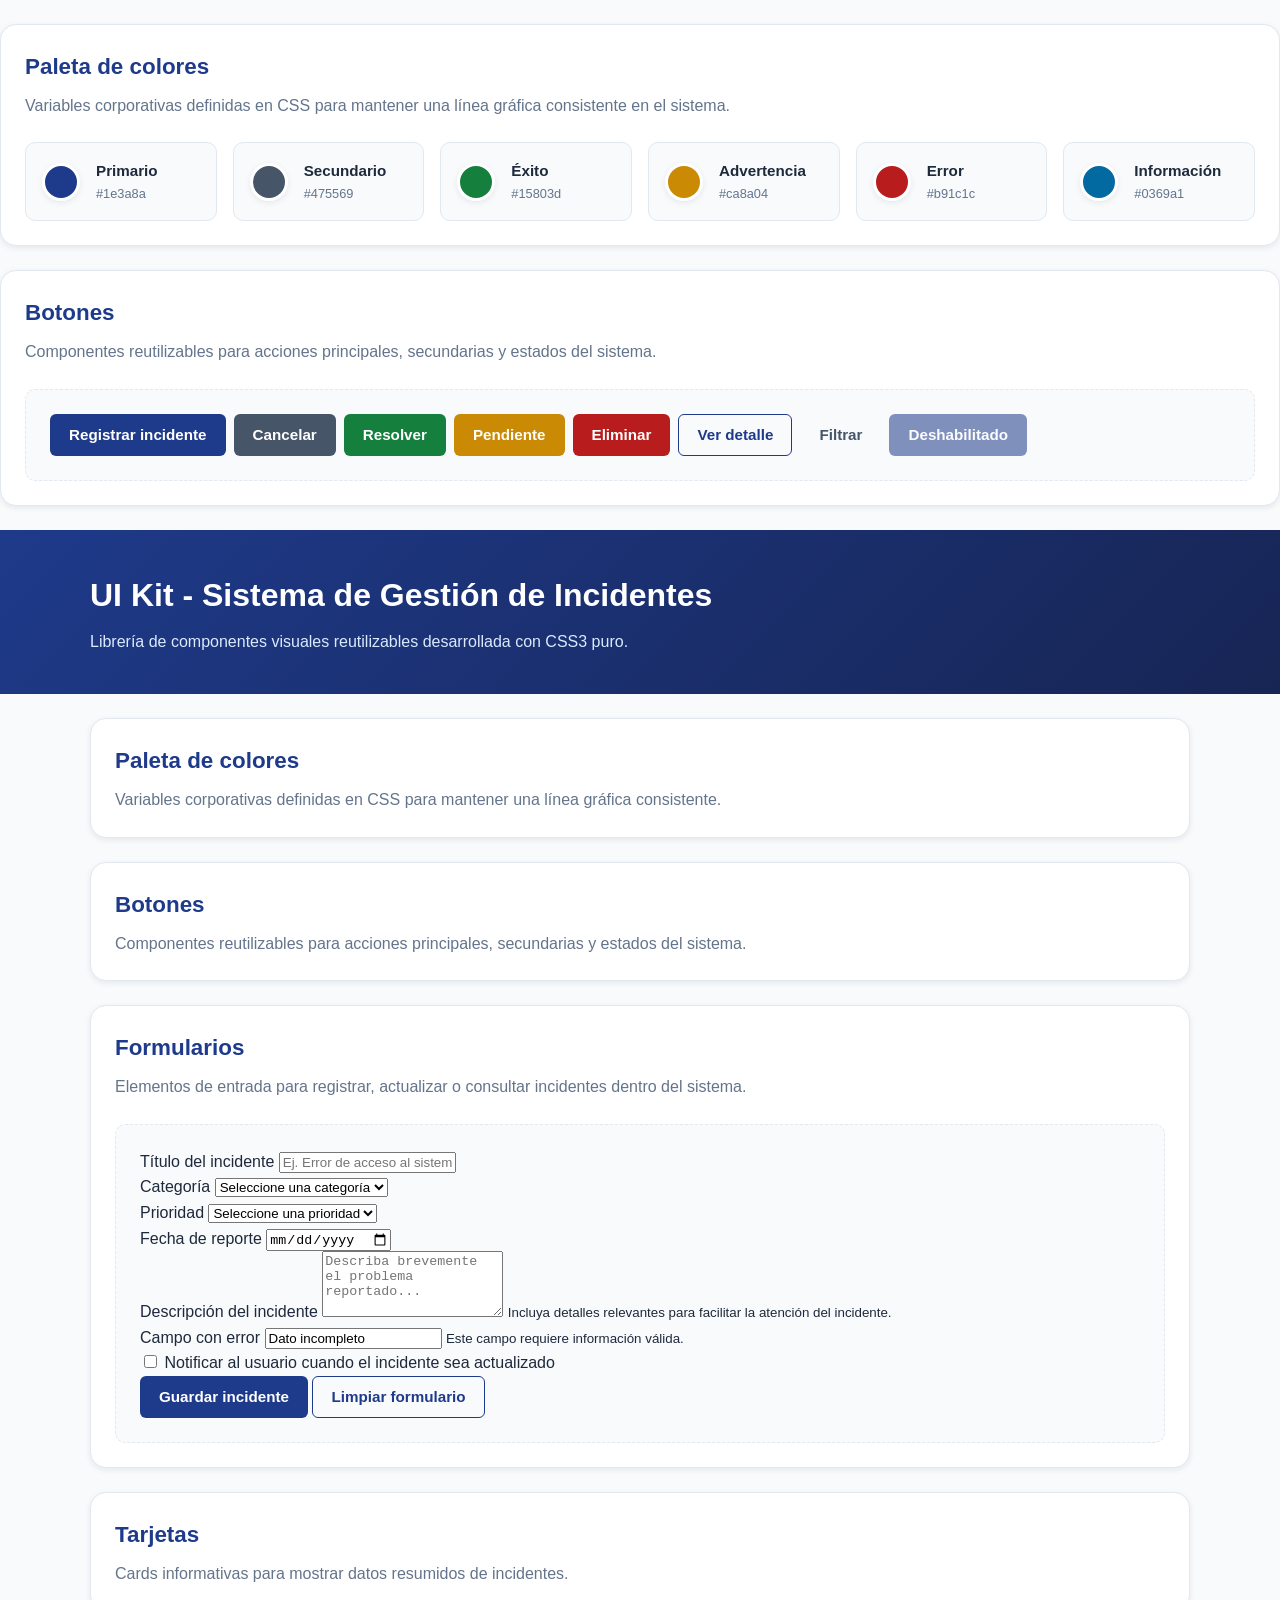
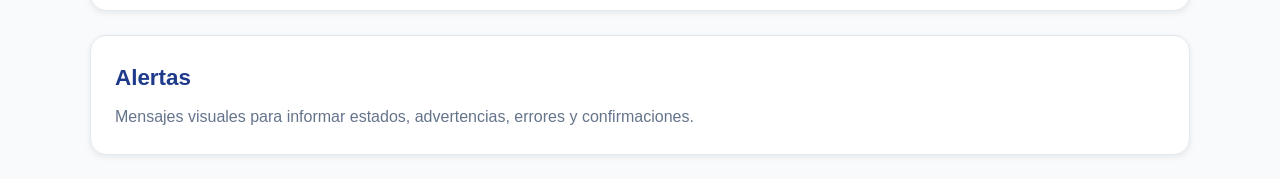
==== index.html @ 3db9912b "Update index.html" ====
<!DOCTYPE html>
<html lang="es">
<head>
  <meta charset="UTF-8">
  <meta name="viewport" content="width=device-width, initial-scale=1.0">
  <title>UI Kit - Sistema de Gestión de Incidentes</title>
  <link rel="stylesheet" href="style.css">
</head>
<body>

<section class="section">
  <h2>Paleta de colores</h2>
  <p>
    Variables corporativas definidas en CSS para mantener una línea gráfica consistente en el sistema.
  </p>

  <div class="color-grid">
    <article class="color-card">
      <span class="color-dot color-primary"></span>
      <div>
        <strong>Primario</strong>
        <small>#1e3a8a</small>
      </div>
    </article>

    <article class="color-card">
      <span class="color-dot color-secondary"></span>
      <div>
        <strong>Secundario</strong>
        <small>#475569</small>
      </div>
    </article>

    <article class="color-card">
      <span class="color-dot color-success"></span>
      <div>
        <strong>Éxito</strong>
        <small>#15803d</small>
      </div>
    </article>

    <article class="color-card">
      <span class="color-dot color-warning"></span>
      <div>
        <strong>Advertencia</strong>
        <small>#ca8a04</small>
      </div>
    </article>

    <article class="color-card">
      <span class="color-dot color-danger"></span>
      <div>
        <strong>Error</strong>
        <small>#b91c1c</small>
      </div>
    </article>

    <article class="color-card">
      <span class="color-dot color-info"></span>
      <div>
        <strong>Información</strong>
        <small>#0369a1</small>
      </div>
    </article>
  </div>
</section>

<section class="section">
  <h2>Botones</h2>
  <p>
    Componentes reutilizables para acciones principales, secundarias y estados del sistema.
  </p>

  <div class="component-preview">
    <div class="button-group">
      <button class="btn btn-primary">Registrar incidente</button>
      <button class="btn btn-secondary">Cancelar</button>
      <button class="btn btn-success">Resolver</button>
      <button class="btn btn-warning">Pendiente</button>
      <button class="btn btn-danger">Eliminar</button>
      <button class="btn btn-outline">Ver detalle</button>
      <button class="btn btn-ghost">Filtrar</button>
      <button class="btn btn-primary" disabled>Deshabilitado</button>
    </div>
  </div>
</section>

  <header class="site-header">
    <div class="container">
      <h1>UI Kit - Sistema de Gestión de Incidentes</h1>
      <p>
        Librería de componentes visuales reutilizables desarrollada con CSS3 puro.
      </p>
    </div>
  </header>

  <main class="container">

    <section class="section">
      <h2>Paleta de colores</h2>
      <p>
        Variables corporativas definidas en CSS para mantener una línea gráfica consistente.
      </p>
    </section>

    <section class="section">
      <h2>Botones</h2>
      <p>
        Componentes reutilizables para acciones principales, secundarias y estados del sistema.
      </p>
    </section>

<section class="section">
  <h2>Formularios</h2>
  <p>
    Elementos de entrada para registrar, actualizar o consultar incidentes dentro del sistema.
  </p>

  <div class="component-preview">
    <form class="form-card">
      <div class="form-grid">
        <div class="form-group">
          <label for="incident-title">Título del incidente</label>
          <input
            class="form-control"
            type="text"
            id="incident-title"
            name="incident-title"
            placeholder="Ej. Error de acceso al sistema"
          >
        </div>

        <div class="form-group">
          <label for="incident-category">Categoría</label>
          <select class="form-control" id="incident-category" name="incident-category">
            <option value="">Seleccione una categoría</option>
            <option value="software">Software</option>
            <option value="hardware">Hardware</option>
            <option value="redes">Redes</option>
            <option value="seguridad">Seguridad</option>
          </select>
        </div>

        <div class="form-group">
          <label for="incident-priority">Prioridad</label>
          <select class="form-control" id="incident-priority" name="incident-priority">
            <option value="">Seleccione una prioridad</option>
            <option value="baja">Baja</option>
            <option value="media">Media</option>
            <option value="alta">Alta</option>
            <option value="critica">Crítica</option>
          </select>
        </div>

        <div class="form-group">
          <label for="incident-date">Fecha de reporte</label>
          <input
            class="form-control"
            type="date"
            id="incident-date"
            name="incident-date"
          >
        </div>
      </div>

      <div class="form-group">
        <label for="incident-description">Descripción del incidente</label>
        <textarea
          class="form-control"
          id="incident-description"
          name="incident-description"
          rows="4"
          placeholder="Describa brevemente el problema reportado..."
        ></textarea>
        <small class="help-text">Incluya detalles relevantes para facilitar la atención del incidente.</small>
      </div>

      <div class="form-group">
        <label for="incident-error">Campo con error</label>
        <input
          class="form-control is-invalid"
          type="text"
          id="incident-error"
          name="incident-error"
          value="Dato incompleto"
          aria-invalid="true"
        >
        <small class="error-message">Este campo requiere información válida.</small>
      </div>

      <div class="form-check">
        <input type="checkbox" id="notify-user" name="notify-user">
        <label for="notify-user">Notificar al usuario cuando el incidente sea actualizado</label>
      </div>

      <div class="form-actions">
        <button class="btn btn-primary" type="submit">Guardar incidente</button>
        <button class="btn btn-outline" type="reset">Limpiar formulario</button>
      </div>
    </form>
  </div>
</section>

    <section class="section">
      <h2>Tarjetas</h2>
      <p>
        Cards informativas para mostrar datos resumidos de incidentes.
      </p>
    </section>

    <section class="section">
      <h2>Alertas</h2>
      <p>
        Mensajes visuales para informar estados, advertencias, errores y confirmaciones.
      </p>
    </section>

  </main>

</body>
</html>
---- style.css ----
:root {
  --color-primary: #1e3a8a;
  --color-primary-dark: #172554;
  --color-secondary: #475569;
  --color-success: #15803d;
  --color-warning: #ca8a04;
  --color-danger: #b91c1c;
  --color-info: #0369a1;

  --color-bg: #f8fafc;
  --color-surface: #ffffff;
  --color-border: #e2e8f0;
  --color-text: #1e293b;
  --color-muted: #64748b;

  --font-main: Arial, Helvetica, sans-serif;

  --radius-sm: 6px;
  --radius-md: 10px;
  --radius-lg: 16px;

  --shadow-sm: 0 2px 6px rgba(15, 23, 42, 0.08);
  --shadow-md: 0 8px 20px rgba(15, 23, 42, 0.12);

  --space-xs: 4px;
  --space-sm: 8px;
  --space-md: 16px;
  --space-lg: 24px;
  --space-xl: 40px;
}

* {
  box-sizing: border-box;
}

body {
  margin: 0;
  font-family: var(--font-main);
  background-color: var(--color-bg);
  color: var(--color-text);
  line-height: 1.6;
}

.container {
  width: min(1100px, 92%);
  margin: 0 auto;
}

.site-header {
  background: linear-gradient(135deg, var(--color-primary), var(--color-primary-dark));
  color: #ffffff;
  padding: var(--space-xl) 0;
}

.site-header h1 {
  margin: 0 0 var(--space-sm);
  font-size: 2rem;
}

.site-header p {
  margin: 0;
  color: #dbeafe;
  font-size: 1rem;
}

.section {
  background-color: var(--color-surface);
  margin: var(--space-lg) 0;
  padding: var(--space-lg);
  border: 1px solid var(--color-border);
  border-radius: var(--radius-lg);
  box-shadow: var(--shadow-sm);
}

.section h2 {
  margin-top: 0;
  margin-bottom: var(--space-sm);
  color: var(--color-primary);
  font-size: 1.4rem;
}

.section p {
  margin: 0;
  color: var(--color-muted);
}
/* ==============================
   Paleta de colores
   ============================== */

.color-grid {
  display: grid;
  grid-template-columns: repeat(auto-fit, minmax(160px, 1fr));
  gap: var(--space-md);
  margin-top: var(--space-lg);
}

.color-card {
  display: flex;
  align-items: center;
  gap: var(--space-md);
  padding: var(--space-md);
  background-color: var(--color-bg);
  border: 1px solid var(--color-border);
  border-radius: var(--radius-md);
}

.color-card strong,
.color-card small {
  display: block;
}

.color-card strong {
  color: var(--color-text);
  font-size: 0.95rem;
}

.color-card small {
  color: var(--color-muted);
  font-size: 0.8rem;
}

.color-dot {
  width: 38px;
  height: 38px;
  flex: 0 0 38px;
  border-radius: 50%;
  border: 3px solid #ffffff;
  box-shadow: var(--shadow-sm);
}

.color-primary {
  background-color: var(--color-primary);
}

.color-secondary {
  background-color: var(--color-secondary);
}

.color-success {
  background-color: var(--color-success);
}

.color-warning {
  background-color: var(--color-warning);
}

.color-danger {
  background-color: var(--color-danger);
}

.color-info {
  background-color: var(--color-info);
}

/* ==============================
   Botones
   ============================== */

.component-preview {
  margin-top: var(--space-lg);
  padding: var(--space-lg);
  background-color: var(--color-bg);
  border: 1px dashed var(--color-border);
  border-radius: var(--radius-md);
}

.button-group {
  display: flex;
  flex-wrap: wrap;
  gap: var(--space-sm);
}

.btn {
  display: inline-flex;
  align-items: center;
  justify-content: center;
  min-height: 42px;
  padding: 10px 18px;
  border: 1px solid transparent;
  border-radius: var(--radius-sm);
  font-family: var(--font-main);
  font-size: 0.95rem;
  font-weight: 700;
  text-decoration: none;
  line-height: 1;
  cursor: pointer;
  transition: background-color 0.2s ease, border-color 0.2s ease, transform 0.2s ease, box-shadow 0.2s ease;
}

.btn:hover {
  transform: translateY(-1px);
  box-shadow: var(--shadow-sm);
}

.btn:focus-visible {
  outline: 3px solid rgba(30, 58, 138, 0.25);
  outline-offset: 2px;
}

.btn:disabled,
.btn[aria-disabled="true"] {
  opacity: 0.55;
  cursor: not-allowed;
  transform: none;
  box-shadow: none;
}

.btn-primary {
  background-color: var(--color-primary);
  color: #ffffff;
}

.btn-primary:hover {
  background-color: var(--color-primary-dark);
}

.btn-secondary {
  background-color: var(--color-secondary);
  color: #ffffff;
}

.btn-success {
  background-color: var(--color-success);
  color: #ffffff;
}

.btn-warning {
  background-color: var(--color-warning);
  color: #ffffff;
}

.btn-danger {
  background-color: var(--color-danger);
  color: #ffffff;
}

.btn-outline {
  background-color: transparent;
  color: var(--color-primary);
  border-color: var(--color-primary);
}

.btn-outline:hover {
  background-color: var(--color-primary);
  color: #ffffff;
}

.btn-ghost {
  background-color: transparent;
  color: var(--color-secondary);
}

.btn-ghost:hover {
  background-color: #e2e8f0;
  color: var(--color-text);
}
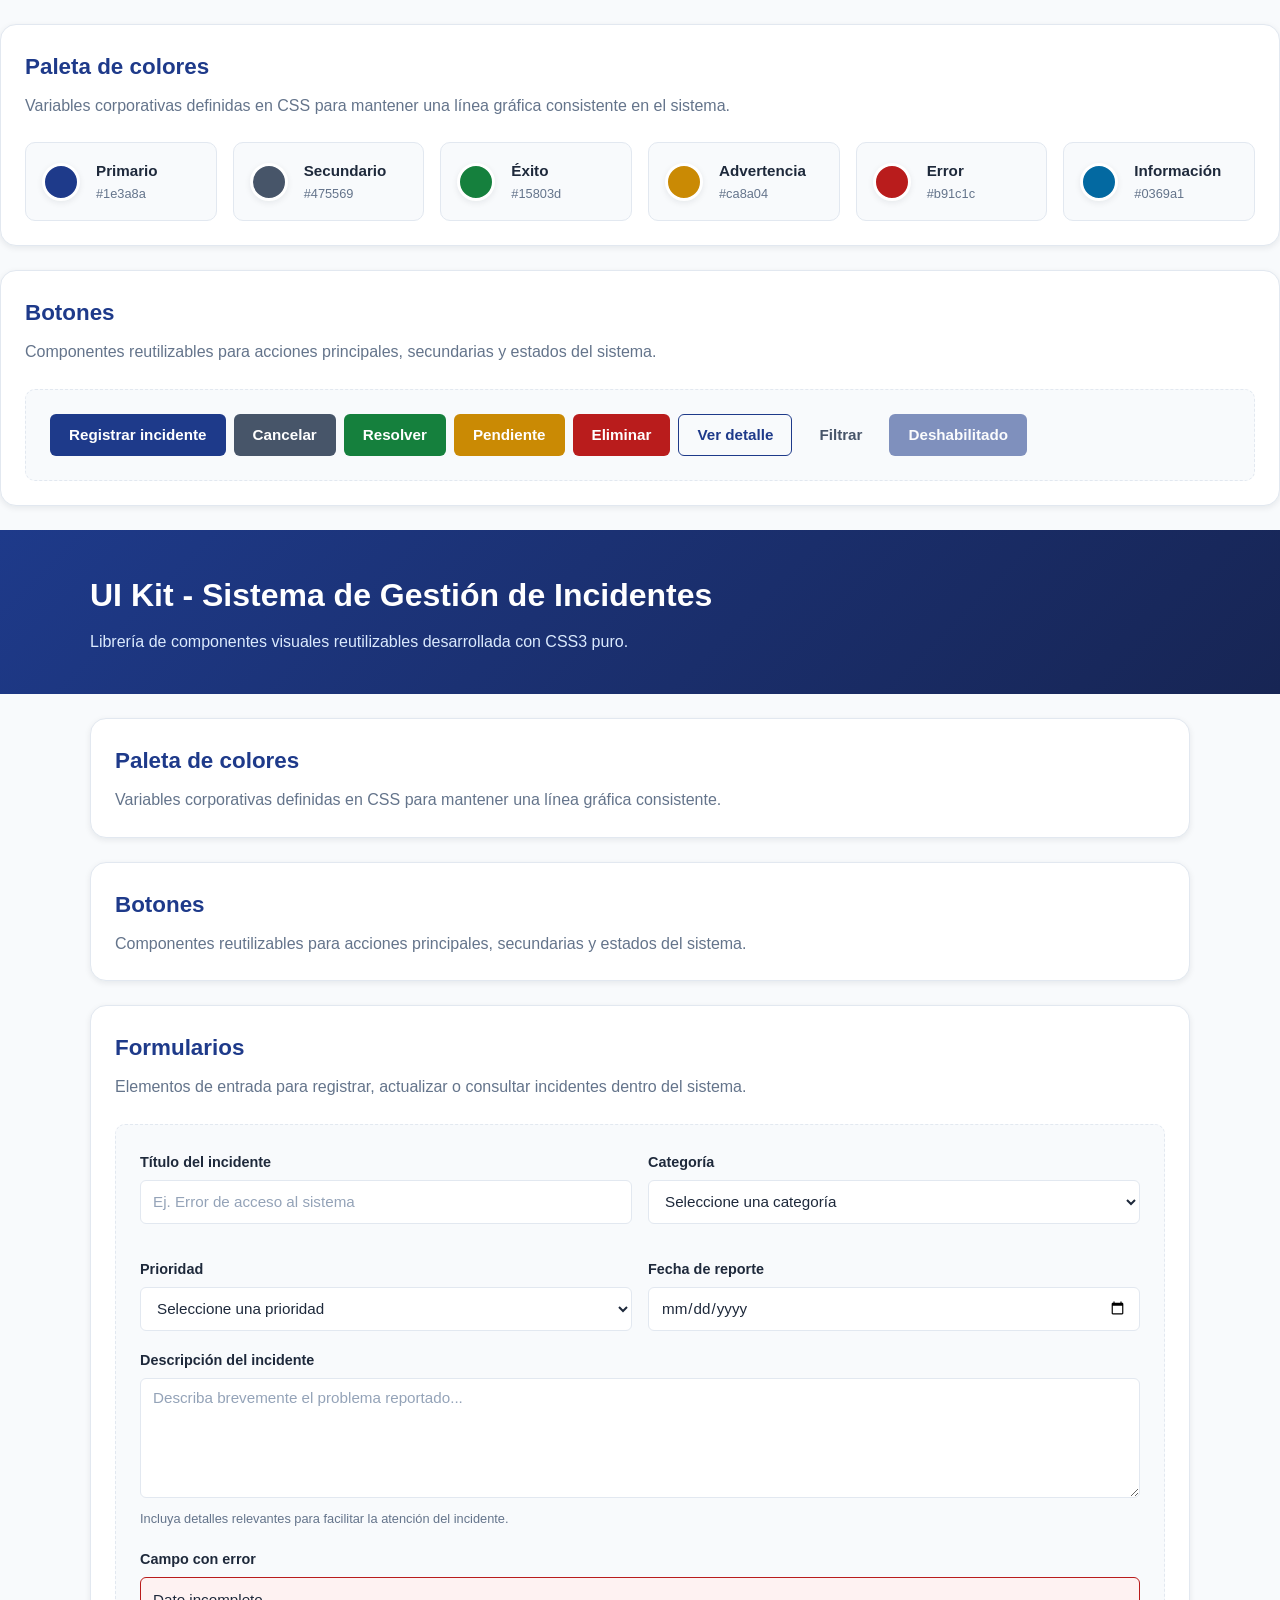
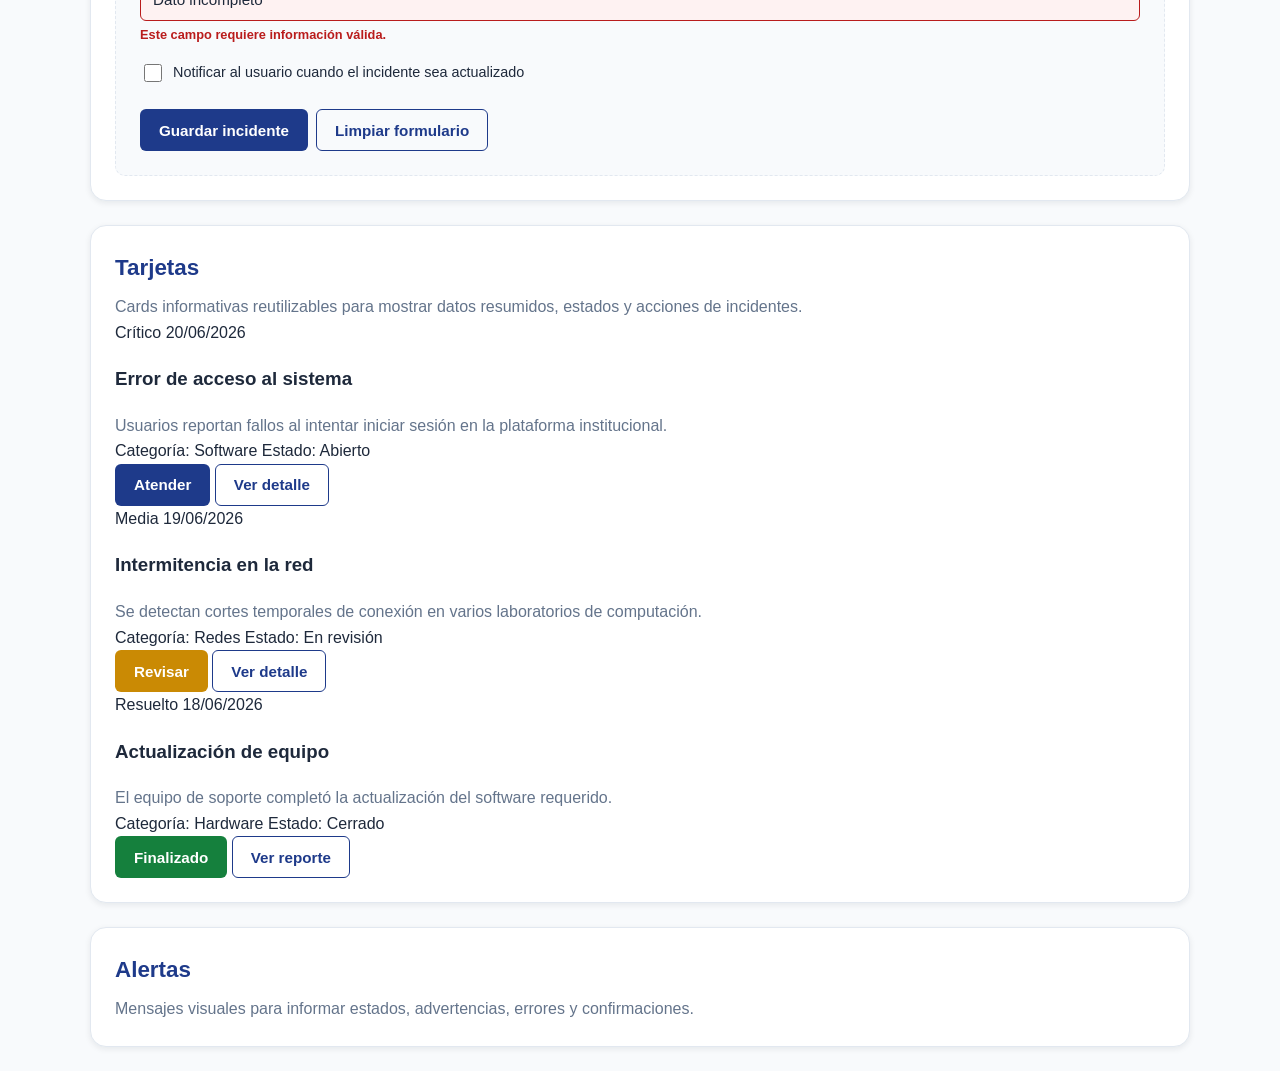
==== commit 193f4d7c: "Update index.html" ====
--- a/index.html
+++ b/index.html
@@ -201,12 +201,80 @@
   </div>
 </section>
 
-    <section class="section">
-      <h2>Tarjetas</h2>
-      <p>
-        Cards informativas para mostrar datos resumidos de incidentes.
-      </p>
-    </section>
+<section class="section">
+  <h2>Tarjetas</h2>
+  <p>
+    Cards informativas reutilizables para mostrar datos resumidos, estados y acciones de incidentes.
+  </p>
+
+  <div class="card-grid">
+    <article class="card incident-card">
+      <div class="card-header">
+        <span class="badge badge-danger">Crítico</span>
+        <span class="card-date">20/06/2026</span>
+      </div>
+
+      <h3>Error de acceso al sistema</h3>
+      <p>
+        Usuarios reportan fallos al intentar iniciar sesión en la plataforma institucional.
+      </p>
+
+      <div class="card-meta">
+        <span>Categoría: Software</span>
+        <span>Estado: Abierto</span>
+      </div>
+
+      <div class="card-actions">
+        <button class="btn btn-primary">Atender</button>
+        <button class="btn btn-outline">Ver detalle</button>
+      </div>
+    </article>
+
+    <article class="card incident-card">
+      <div class="card-header">
+        <span class="badge badge-warning">Media</span>
+        <span class="card-date">19/06/2026</span>
+      </div>
+
+      <h3>Intermitencia en la red</h3>
+      <p>
+        Se detectan cortes temporales de conexión en varios laboratorios de computación.
+      </p>
+
+      <div class="card-meta">
+        <span>Categoría: Redes</span>
+        <span>Estado: En revisión</span>
+      </div>
+
+      <div class="card-actions">
+        <button class="btn btn-warning">Revisar</button>
+        <button class="btn btn-outline">Ver detalle</button>
+      </div>
+    </article>
+
+    <article class="card incident-card">
+      <div class="card-header">
+        <span class="badge badge-success">Resuelto</span>
+        <span class="card-date">18/06/2026</span>
+      </div>
+
+      <h3>Actualización de equipo</h3>
+      <p>
+        El equipo de soporte completó la actualización del software requerido.
+      </p>
+
+      <div class="card-meta">
+        <span>Categoría: Hardware</span>
+        <span>Estado: Cerrado</span>
+      </div>
+
+      <div class="card-actions">
+        <button class="btn btn-success">Finalizado</button>
+        <button class="btn btn-outline">Ver reporte</button>
+      </div>
+    </article>
+  </div>
+</section>
 
     <section class="section">
       <h2>Alertas</h2>
--- a/style.css
+++ b/style.css
@@ -254,3 +254,129 @@
   background-color: #e2e8f0;
   color: var(--color-text);
 }
+/* ==============================
+   Formularios
+   ============================== */
+
+.form-card {
+  width: 100%;
+}
+
+.form-grid {
+  display: grid;
+  grid-template-columns: repeat(2, minmax(0, 1fr));
+  gap: var(--space-md);
+}
+
+.form-group {
+  margin-bottom: var(--space-md);
+}
+
+.form-group label {
+  display: inline-block;
+  margin-bottom: var(--space-xs);
+  color: var(--color-text);
+  font-size: 0.9rem;
+  font-weight: 700;
+}
+
+.form-control {
+  width: 100%;
+  min-height: 44px;
+  padding: 10px 12px;
+  border: 1px solid var(--color-border);
+  border-radius: var(--radius-sm);
+  background-color: #ffffff;
+  color: var(--color-text);
+  font-family: var(--font-main);
+  font-size: 0.95rem;
+  transition: border-color 0.2s ease, box-shadow 0.2s ease, background-color 0.2s ease;
+}
+
+textarea.form-control {
+  min-height: 120px;
+  resize: vertical;
+}
+
+.form-control::placeholder {
+  color: #94a3b8;
+}
+
+.form-control:hover {
+  border-color: #cbd5e1;
+}
+
+.form-control:focus {
+  outline: none;
+  border-color: var(--color-primary);
+  box-shadow: 0 0 0 3px rgba(30, 58, 138, 0.16);
+}
+
+.form-control:disabled {
+  background-color: #f1f5f9;
+  color: var(--color-muted);
+  cursor: not-allowed;
+}
+
+.form-control.is-invalid,
+.form-control[aria-invalid="true"] {
+  border-color: var(--color-danger);
+  background-color: #fef2f2;
+}
+
+.form-control.is-invalid:focus,
+.form-control[aria-invalid="true"]:focus {
+  box-shadow: 0 0 0 3px rgba(185, 28, 28, 0.16);
+}
+
+.help-text,
+.error-message {
+  display: block;
+  margin-top: var(--space-xs);
+  font-size: 0.8rem;
+}
+
+.help-text {
+  color: var(--color-muted);
+}
+
+.error-message {
+  color: var(--color-danger);
+  font-weight: 700;
+}
+
+.form-check {
+  display: flex;
+  align-items: flex-start;
+  gap: var(--space-sm);
+  margin-bottom: var(--space-md);
+}
+
+.form-check input {
+  width: 18px;
+  height: 18px;
+  margin-top: 3px;
+  accent-color: var(--color-primary);
+}
+
+.form-check label {
+  color: var(--color-text);
+  font-size: 0.9rem;
+}
+
+.form-actions {
+  display: flex;
+  flex-wrap: wrap;
+  gap: var(--space-sm);
+  margin-top: var(--space-lg);
+}
+
+.form-group label + .form-control {
+  margin-top: 2px;
+}
+
+@media (max-width: 700px) {
+  .form-grid {
+    grid-template-columns: 1fr;
+  }
+}
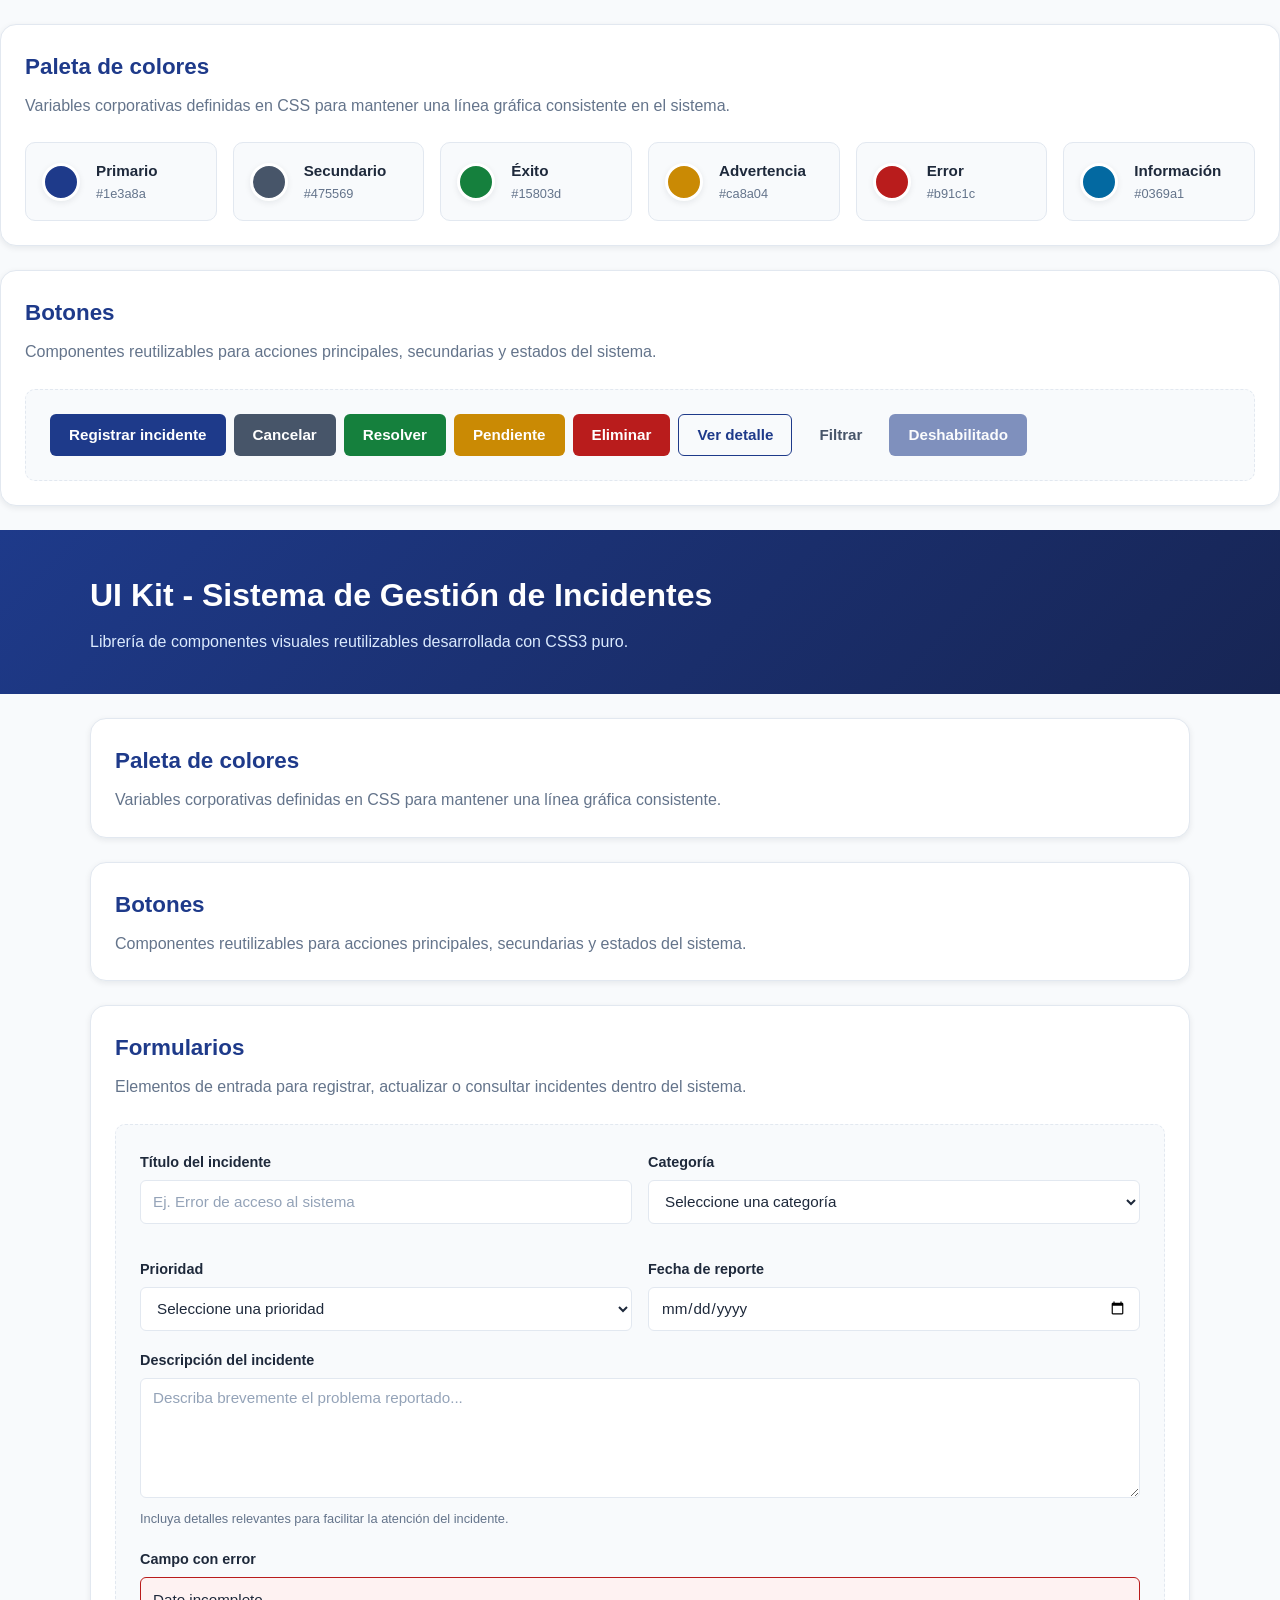
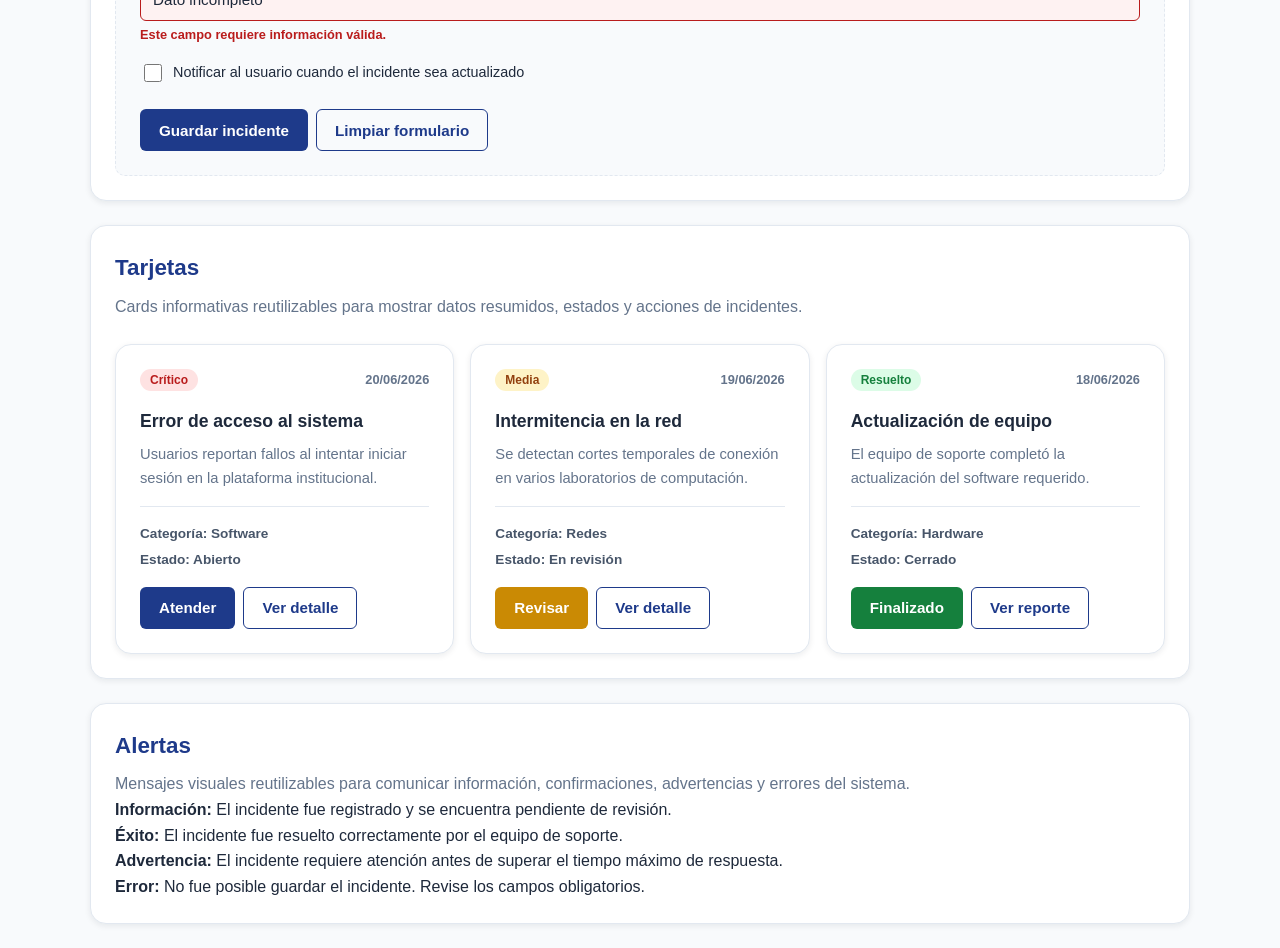
==== commit 05ccbfac: "Update index.html" ====
--- a/index.html
+++ b/index.html
@@ -276,12 +276,34 @@
   </div>
 </section>
 
-    <section class="section">
-      <h2>Alertas</h2>
-      <p>
-        Mensajes visuales para informar estados, advertencias, errores y confirmaciones.
-      </p>
-    </section>
+<section class="section">
+  <h2>Alertas</h2>
+  <p>
+    Mensajes visuales reutilizables para comunicar información, confirmaciones, advertencias y errores del sistema.
+  </p>
+
+  <div class="alert-list">
+    <div class="alert alert-info" role="alert">
+      <strong>Información:</strong>
+      El incidente fue registrado y se encuentra pendiente de revisión.
+    </div>
+
+    <div class="alert alert-success" role="alert">
+      <strong>Éxito:</strong>
+      El incidente fue resuelto correctamente por el equipo de soporte.
+    </div>
+
+    <div class="alert alert-warning" role="alert">
+      <strong>Advertencia:</strong>
+      El incidente requiere atención antes de superar el tiempo máximo de respuesta.
+    </div>
+
+    <div class="alert alert-danger" role="alert">
+      <strong>Error:</strong>
+      No fue posible guardar el incidente. Revise los campos obligatorios.
+    </div>
+  </div>
+</section>
 
   </main>
 
--- a/style.css
+++ b/style.css
@@ -380,3 +380,129 @@
     grid-template-columns: 1fr;
   }
 }
+/* ==============================
+   Tarjetas / Cards
+   ============================== */
+
+.card-grid {
+  display: grid;
+  grid-template-columns: repeat(3, minmax(0, 1fr));
+  gap: var(--space-md);
+  margin-top: var(--space-lg);
+}
+
+.card {
+  background-color: var(--color-surface);
+  border: 1px solid var(--color-border);
+  border-radius: var(--radius-lg);
+  box-shadow: var(--shadow-sm);
+  padding: var(--space-lg);
+  transition: transform 0.2s ease, box-shadow 0.2s ease, border-color 0.2s ease;
+}
+
+.card:hover {
+  transform: translateY(-3px);
+  box-shadow: var(--shadow-md);
+  border-color: #cbd5e1;
+}
+
+.incident-card {
+  display: flex;
+  flex-direction: column;
+  min-height: 100%;
+}
+
+.card-header {
+  display: flex;
+  align-items: center;
+  justify-content: space-between;
+  gap: var(--space-sm);
+  margin-bottom: var(--space-md);
+}
+
+.card-date {
+  color: var(--color-muted);
+  font-size: 0.8rem;
+  font-weight: 700;
+}
+
+.card h3 {
+  margin: 0 0 var(--space-sm);
+  color: var(--color-text);
+  font-size: 1.1rem;
+}
+
+.card p {
+  margin: 0 0 var(--space-md);
+  color: var(--color-muted);
+  font-size: 0.92rem;
+}
+
+.card-meta {
+  display: grid;
+  gap: var(--space-xs);
+  margin-top: auto;
+  padding-top: var(--space-md);
+  border-top: 1px solid var(--color-border);
+  color: var(--color-secondary);
+  font-size: 0.85rem;
+  font-weight: 700;
+}
+
+.card-actions {
+  display: flex;
+  flex-wrap: wrap;
+  gap: var(--space-sm);
+  margin-top: var(--space-md);
+}
+
+/* ==============================
+   Badges / Etiquetas de estado
+   ============================== */
+
+.badge {
+  display: inline-flex;
+  align-items: center;
+  justify-content: center;
+  padding: 5px 10px;
+  border-radius: 999px;
+  font-size: 0.75rem;
+  font-weight: 800;
+  line-height: 1;
+}
+
+.badge-success {
+  background-color: #dcfce7;
+  color: var(--color-success);
+}
+
+.badge-warning {
+  background-color: #fef3c7;
+  color: #92400e;
+}
+
+.badge-danger {
+  background-color: #fee2e2;
+  color: var(--color-danger);
+}
+
+.badge-info {
+  background-color: #e0f2fe;
+  color: var(--color-info);
+}
+
+@media (max-width: 900px) {
+  .card-grid {
+    grid-template-columns: repeat(2, minmax(0, 1fr));
+  }
+}
+
+@media (max-width: 640px) {
+  .card-grid {
+    grid-template-columns: 1fr;
+  }
+
+  .card-actions .btn {
+    width: 100%;
+  }
+}
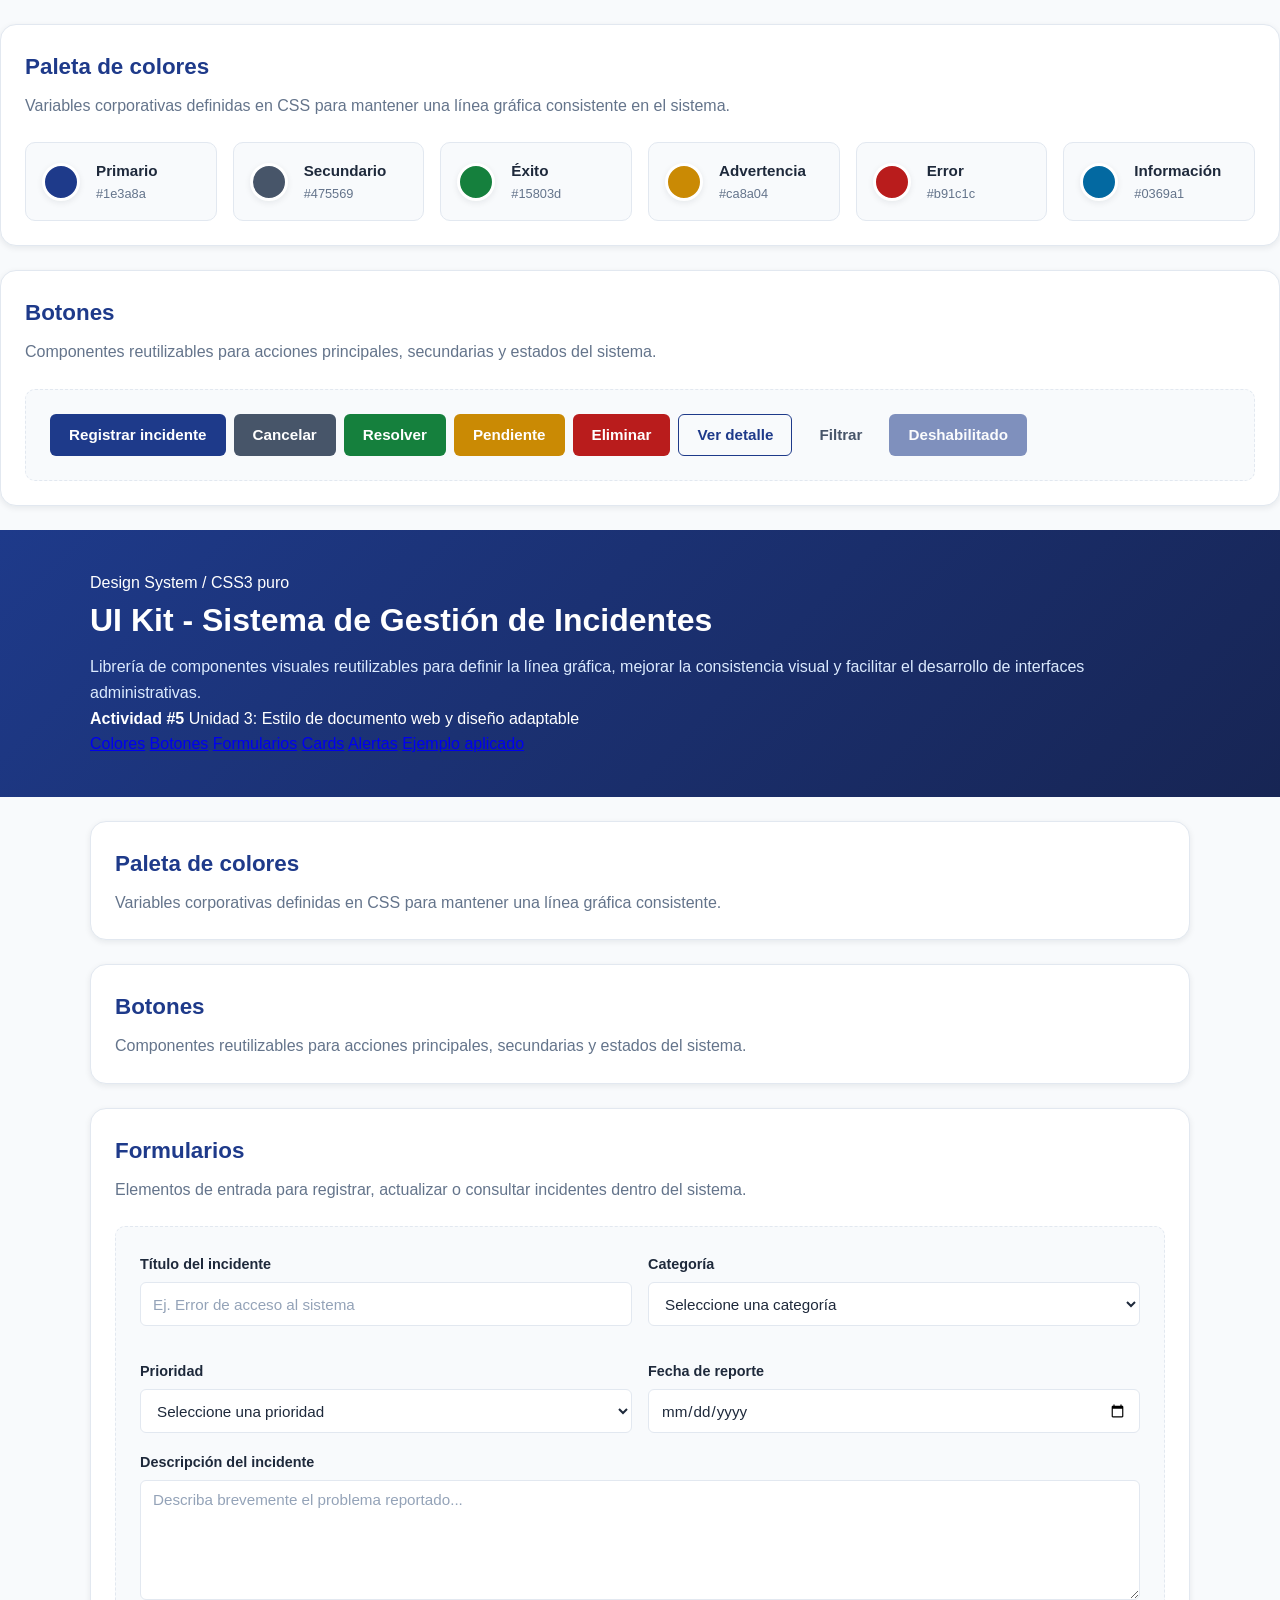
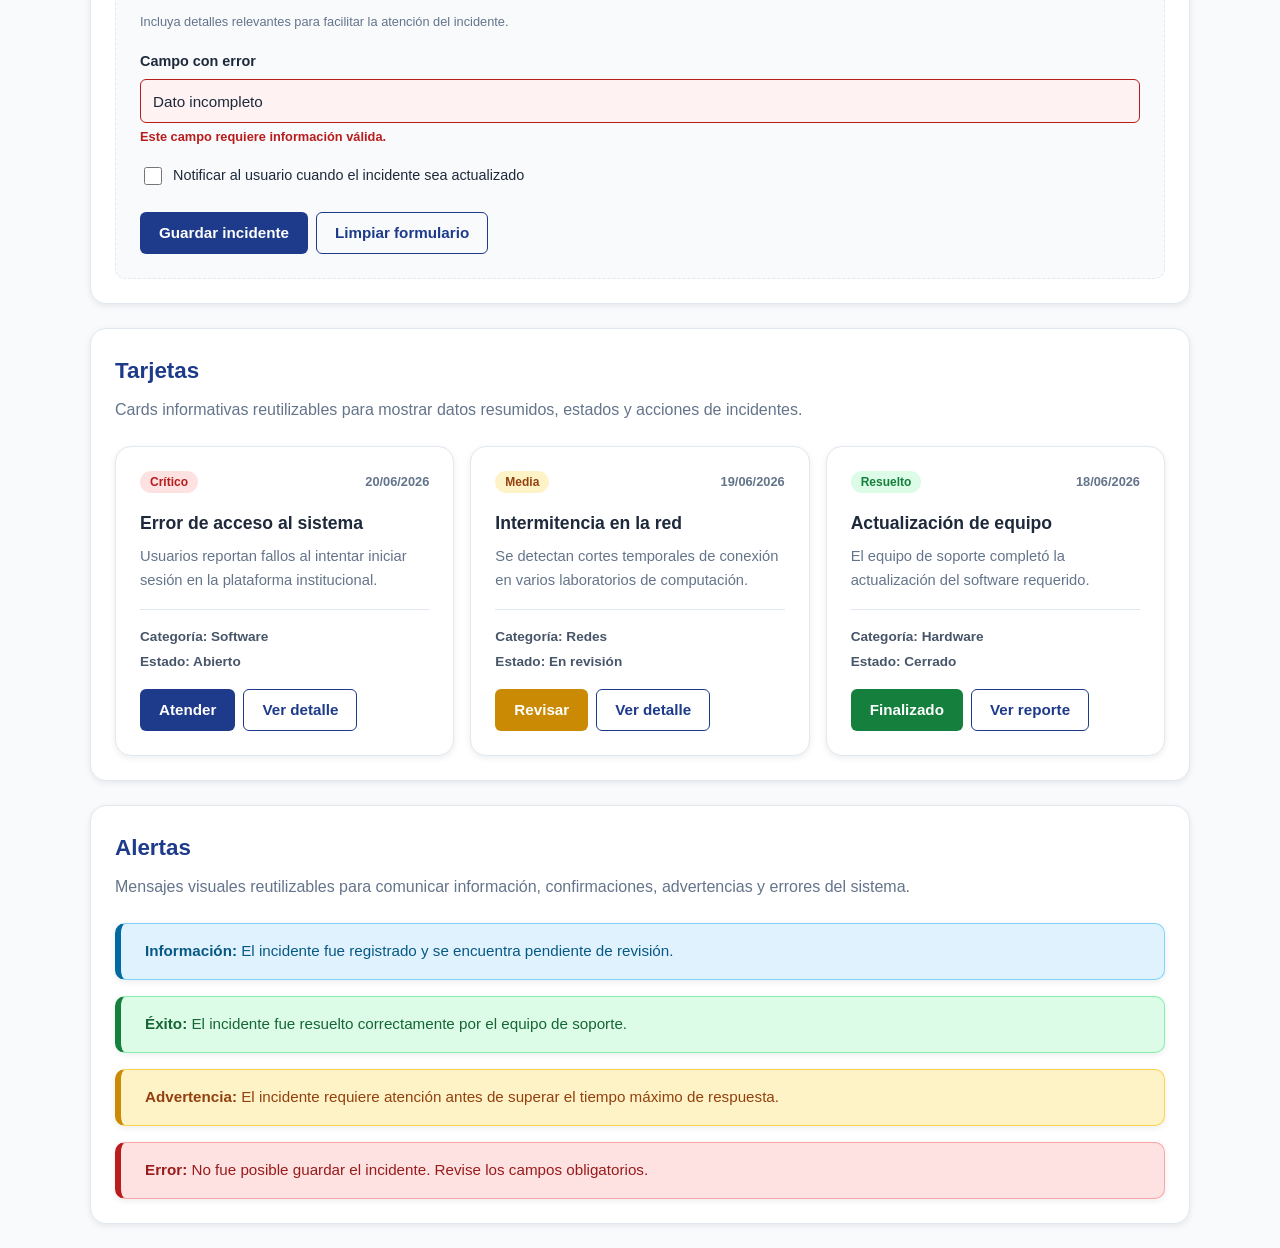
==== commit 9840a973: "Update index.html" ====
--- a/index.html
+++ b/index.html
@@ -85,14 +85,34 @@
   </div>
 </section>
 
-  <header class="site-header">
-    <div class="container">
+<header class="site-header">
+  <div class="container header-content">
+    <div>
+      <span class="eyebrow">Design System / CSS3 puro</span>
       <h1>UI Kit - Sistema de Gestión de Incidentes</h1>
       <p>
-        Librería de componentes visuales reutilizables desarrollada con CSS3 puro.
-      </p>
-    </div>
-  </header>
+        Librería de componentes visuales reutilizables para definir la línea gráfica,
+        mejorar la consistencia visual y facilitar el desarrollo de interfaces administrativas.
+      </p>
+    </div>
+
+    <div class="header-panel">
+      <strong>Actividad #5</strong>
+      <span>Unidad 3: Estilo de documento web y diseño adaptable</span>
+    </div>
+  </div>
+
+  <nav class="site-nav" aria-label="Navegación del UI Kit">
+    <div class="container nav-list">
+      <a href="#colores">Colores</a>
+      <a href="#botones">Botones</a>
+      <a href="#formularios">Formularios</a>
+      <a href="#tarjetas">Cards</a>
+      <a href="#alertas">Alertas</a>
+      <a href="#ejemplo">Ejemplo aplicado</a>
+    </div>
+  </nav>
+</header>
 
   <main class="container">
 
--- a/style.css
+++ b/style.css
@@ -506,3 +506,58 @@
     width: 100%;
   }
 }
+/* ==============================
+   Alertas
+   ============================== */
+
+.alert-list {
+  display: grid;
+  gap: var(--space-md);
+  margin-top: var(--space-lg);
+}
+
+.alert {
+  position: relative;
+  padding: var(--space-md) var(--space-lg);
+  border: 1px solid transparent;
+  border-left-width: 6px;
+  border-radius: var(--radius-md);
+  font-size: 0.95rem;
+  line-height: 1.5;
+}
+
+.alert strong {
+  font-weight: 800;
+}
+
+.alert-info {
+  background-color: #e0f2fe;
+  border-color: #7dd3fc;
+  border-left-color: var(--color-info);
+  color: #075985;
+}
+
+.alert-success {
+  background-color: #dcfce7;
+  border-color: #86efac;
+  border-left-color: var(--color-success);
+  color: #166534;
+}
+
+.alert-warning {
+  background-color: #fef3c7;
+  border-color: #fcd34d;
+  border-left-color: var(--color-warning);
+  color: #92400e;
+}
+
+.alert-danger {
+  background-color: #fee2e2;
+  border-color: #fca5a5;
+  border-left-color: var(--color-danger);
+  color: #991b1b;
+}
+
+.alert[role="alert"] {
+  box-shadow: var(--shadow-sm);
+}
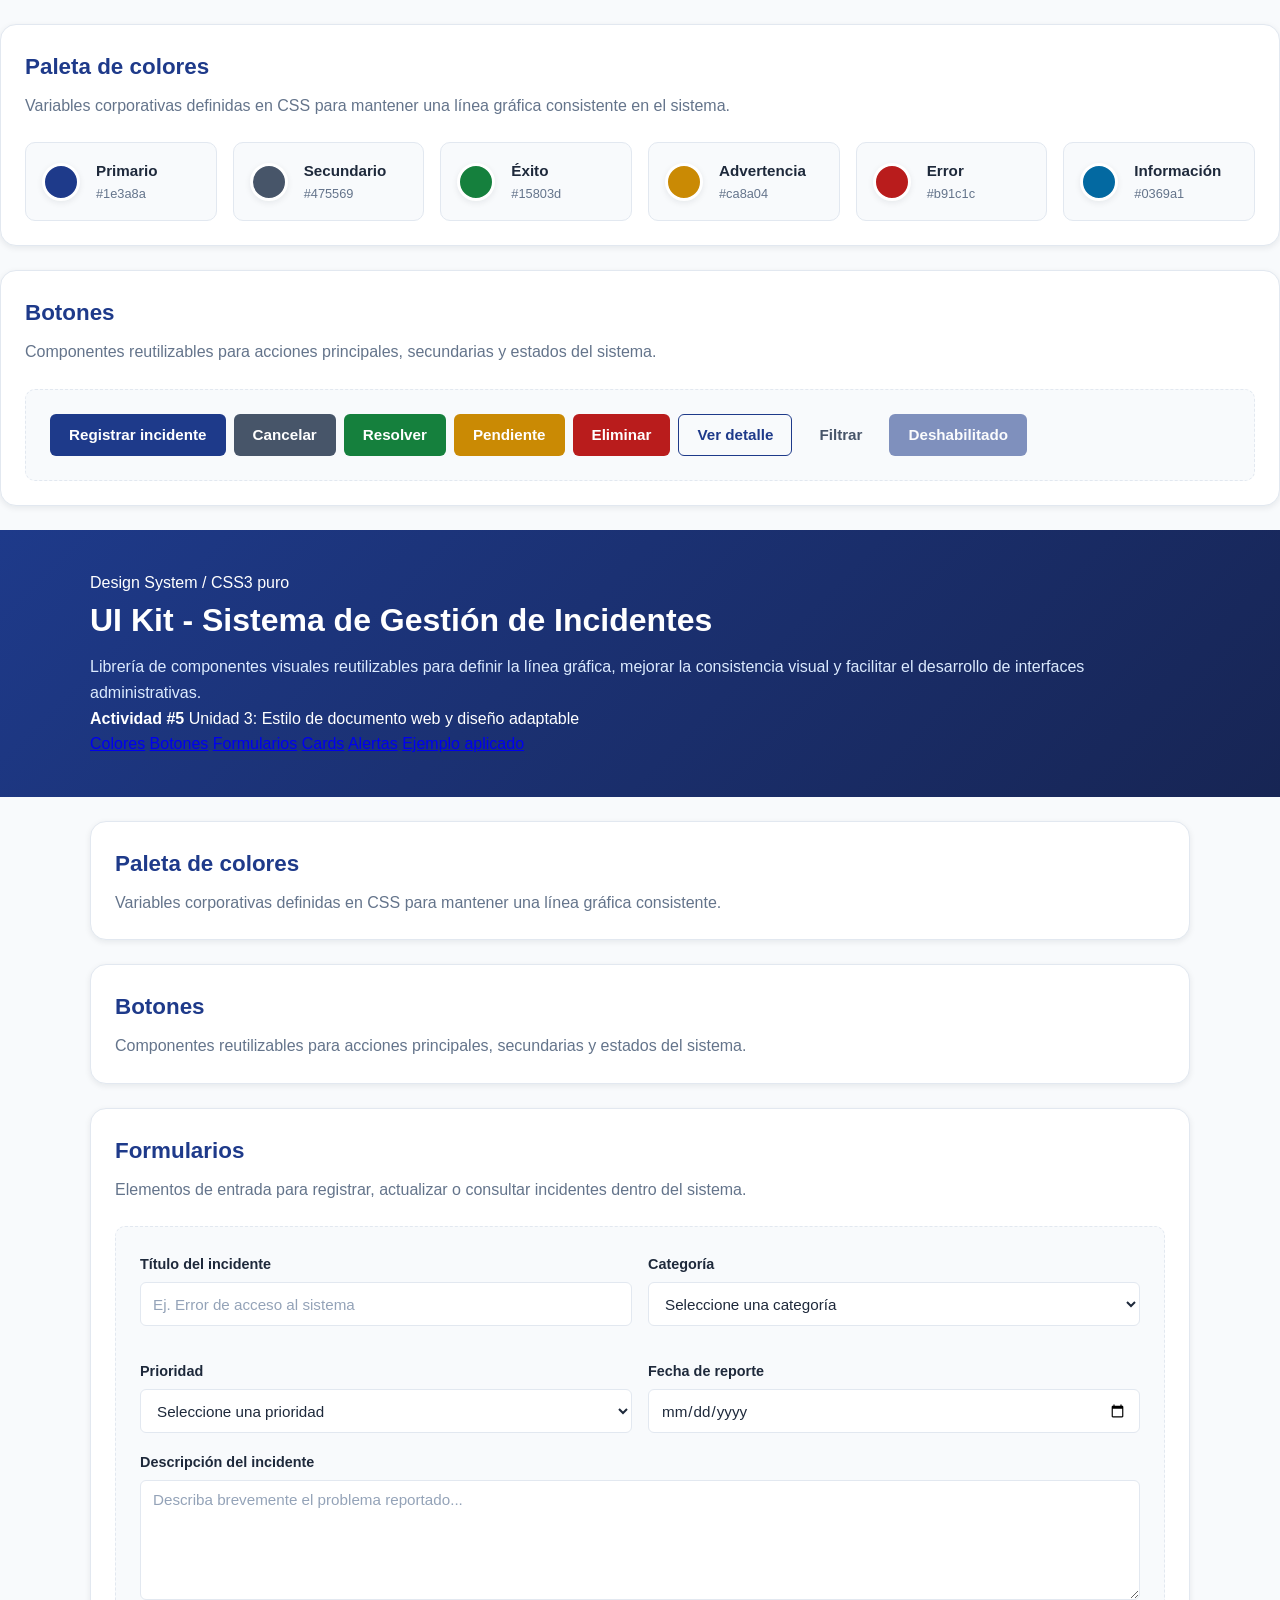
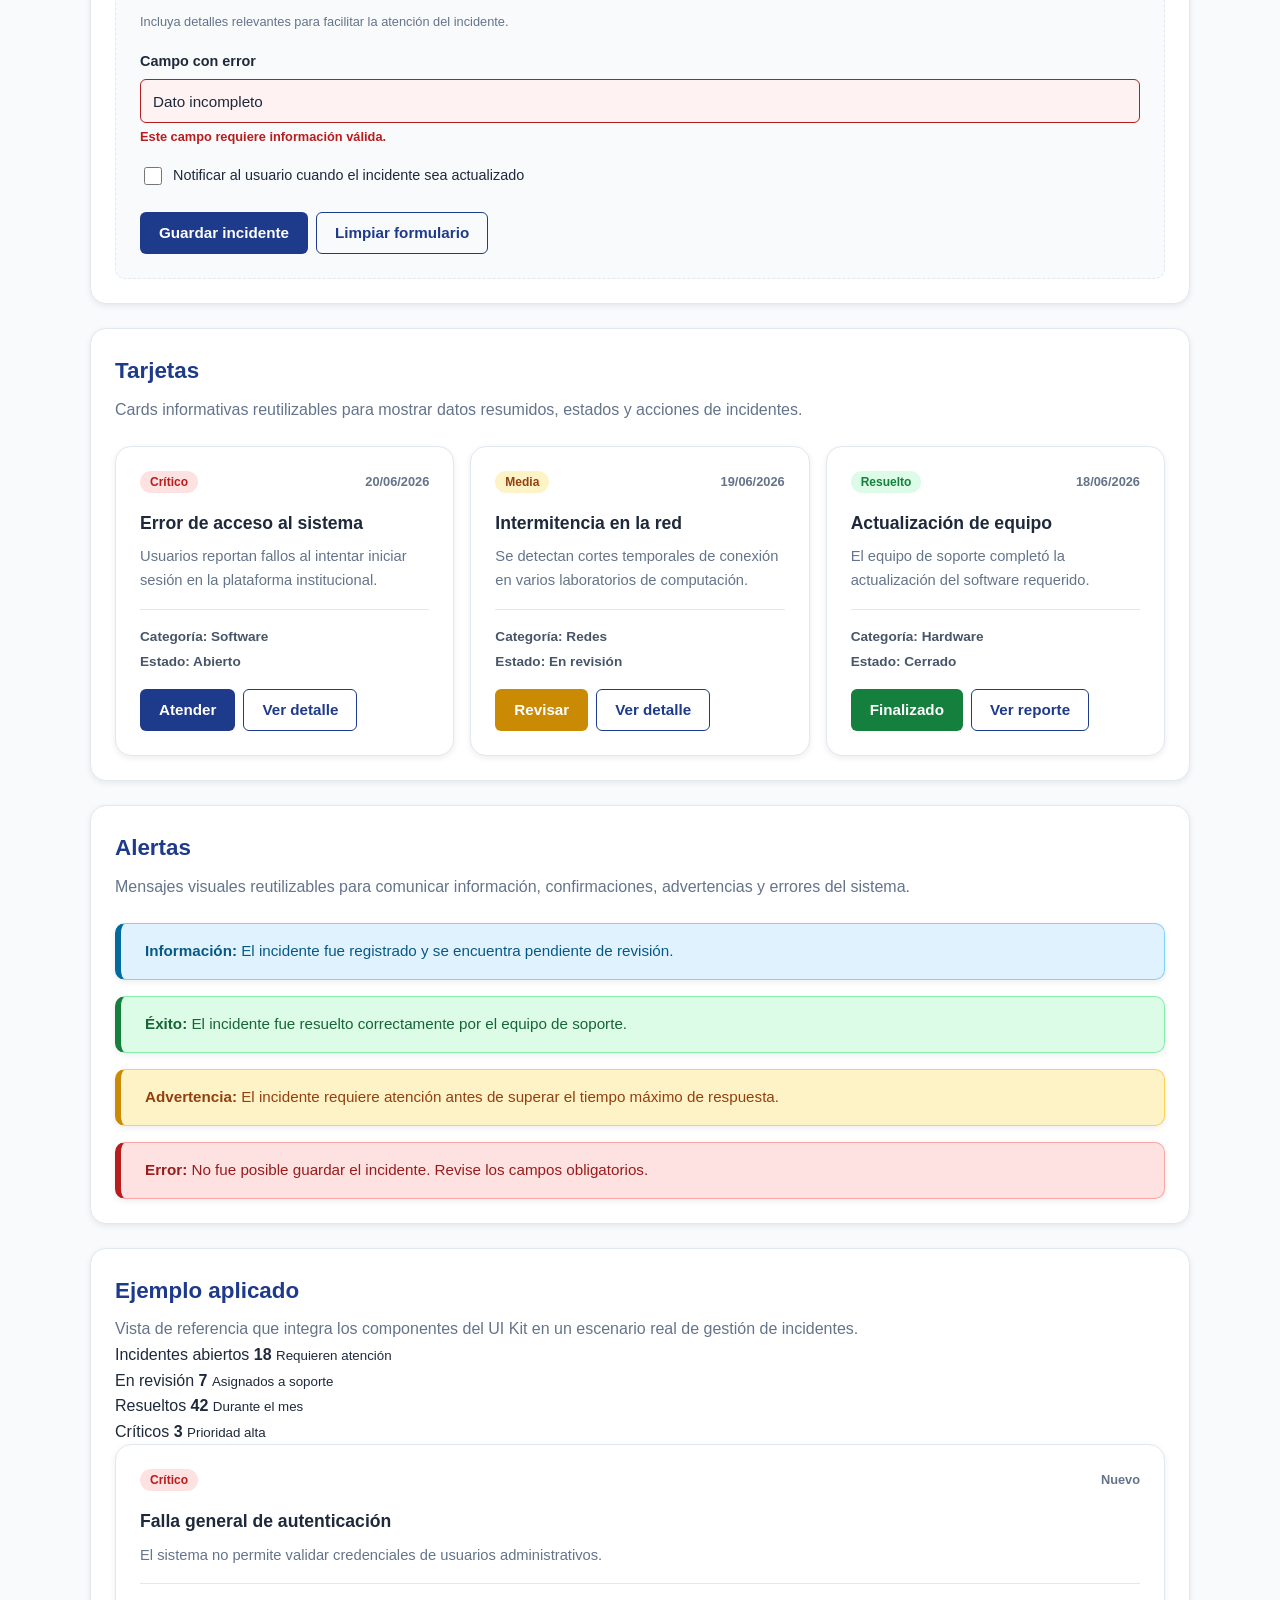
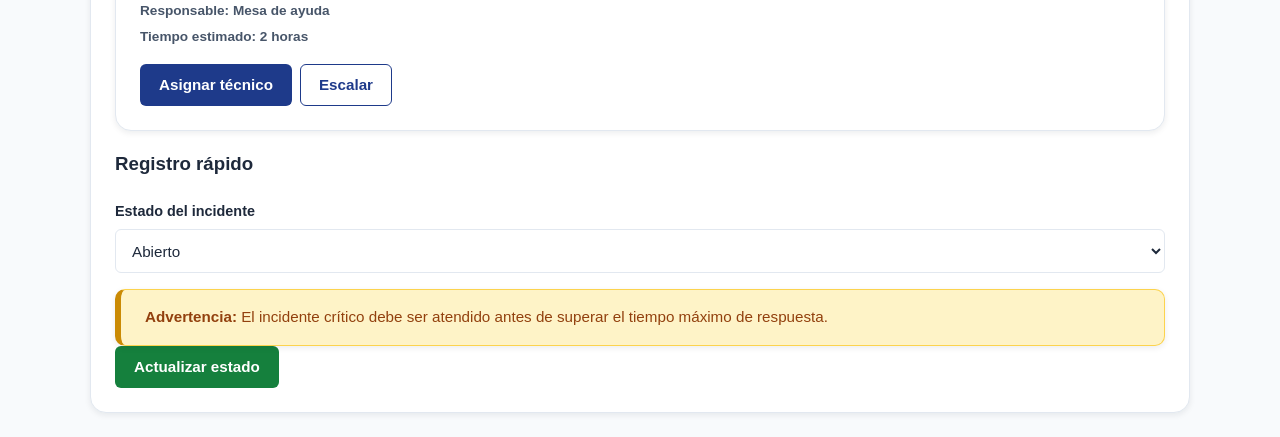
==== commit fef4b3dd: "Update index.html" ====
--- a/index.html
+++ b/index.html
@@ -8,7 +8,7 @@
 </head>
 <body>
 
-<section class="section">
+<section class="section" id="colores">
   <h2>Paleta de colores</h2>
   <p>
     Variables corporativas definidas en CSS para mantener una línea gráfica consistente en el sistema.
@@ -65,7 +65,7 @@
   </div>
 </section>
 
-<section class="section">
+<section class="section" id="botones">
   <h2>Botones</h2>
   <p>
     Componentes reutilizables para acciones principales, secundarias y estados del sistema.
@@ -130,7 +130,7 @@
       </p>
     </section>
 
-<section class="section">
+<section class="section" id="formularios">
   <h2>Formularios</h2>
   <p>
     Elementos de entrada para registrar, actualizar o consultar incidentes dentro del sistema.
@@ -221,7 +221,7 @@
   </div>
 </section>
 
-<section class="section">
+<section class="section" id="tarjetas">
   <h2>Tarjetas</h2>
   <p>
     Cards informativas reutilizables para mostrar datos resumidos, estados y acciones de incidentes.
@@ -296,7 +296,7 @@
   </div>
 </section>
 
-<section class="section">
+<section class="section" id="alertas">
   <h2>Alertas</h2>
   <p>
     Mensajes visuales reutilizables para comunicar información, confirmaciones, advertencias y errores del sistema.
@@ -324,7 +324,84 @@
     </div>
   </div>
 </section>
-
+<section class="section" id="ejemplo">
+  <h2>Ejemplo aplicado</h2>
+  <p>
+    Vista de referencia que integra los componentes del UI Kit en un escenario real de gestión de incidentes.
+  </p>
+
+  <div class="dashboard-demo">
+    <div class="summary-grid">
+      <article class="summary-card">
+        <span class="summary-label">Incidentes abiertos</span>
+        <strong>18</strong>
+        <small>Requieren atención</small>
+      </article>
+
+      <article class="summary-card">
+        <span class="summary-label">En revisión</span>
+        <strong>7</strong>
+        <small>Asignados a soporte</small>
+      </article>
+
+      <article class="summary-card">
+        <span class="summary-label">Resueltos</span>
+        <strong>42</strong>
+        <small>Durante el mes</small>
+      </article>
+
+      <article class="summary-card">
+        <span class="summary-label">Críticos</span>
+        <strong>3</strong>
+        <small>Prioridad alta</small>
+      </article>
+    </div>
+
+    <div class="demo-layout">
+      <article class="card incident-card">
+        <div class="card-header">
+          <span class="badge badge-danger">Crítico</span>
+          <span class="card-date">Nuevo</span>
+        </div>
+
+        <h3>Falla general de autenticación</h3>
+        <p>
+          El sistema no permite validar credenciales de usuarios administrativos.
+        </p>
+
+        <div class="card-meta">
+          <span>Responsable: Mesa de ayuda</span>
+          <span>Tiempo estimado: 2 horas</span>
+        </div>
+
+        <div class="card-actions">
+          <button class="btn btn-primary">Asignar técnico</button>
+          <button class="btn btn-outline">Escalar</button>
+        </div>
+      </article>
+
+      <div class="demo-panel">
+        <h3>Registro rápido</h3>
+
+        <div class="form-group">
+          <label for="quick-status">Estado del incidente</label>
+          <select class="form-control" id="quick-status">
+            <option>Abierto</option>
+            <option>En revisión</option>
+            <option>Resuelto</option>
+          </select>
+        </div>
+
+        <div class="alert alert-warning" role="alert">
+          <strong>Advertencia:</strong>
+          El incidente crítico debe ser atendido antes de superar el tiempo máximo de respuesta.
+        </div>
+
+        <button class="btn btn-success" type="button">Actualizar estado</button>
+      </div>
+    </div>
+  </div>
+</section>
   </main>
 
 </body>
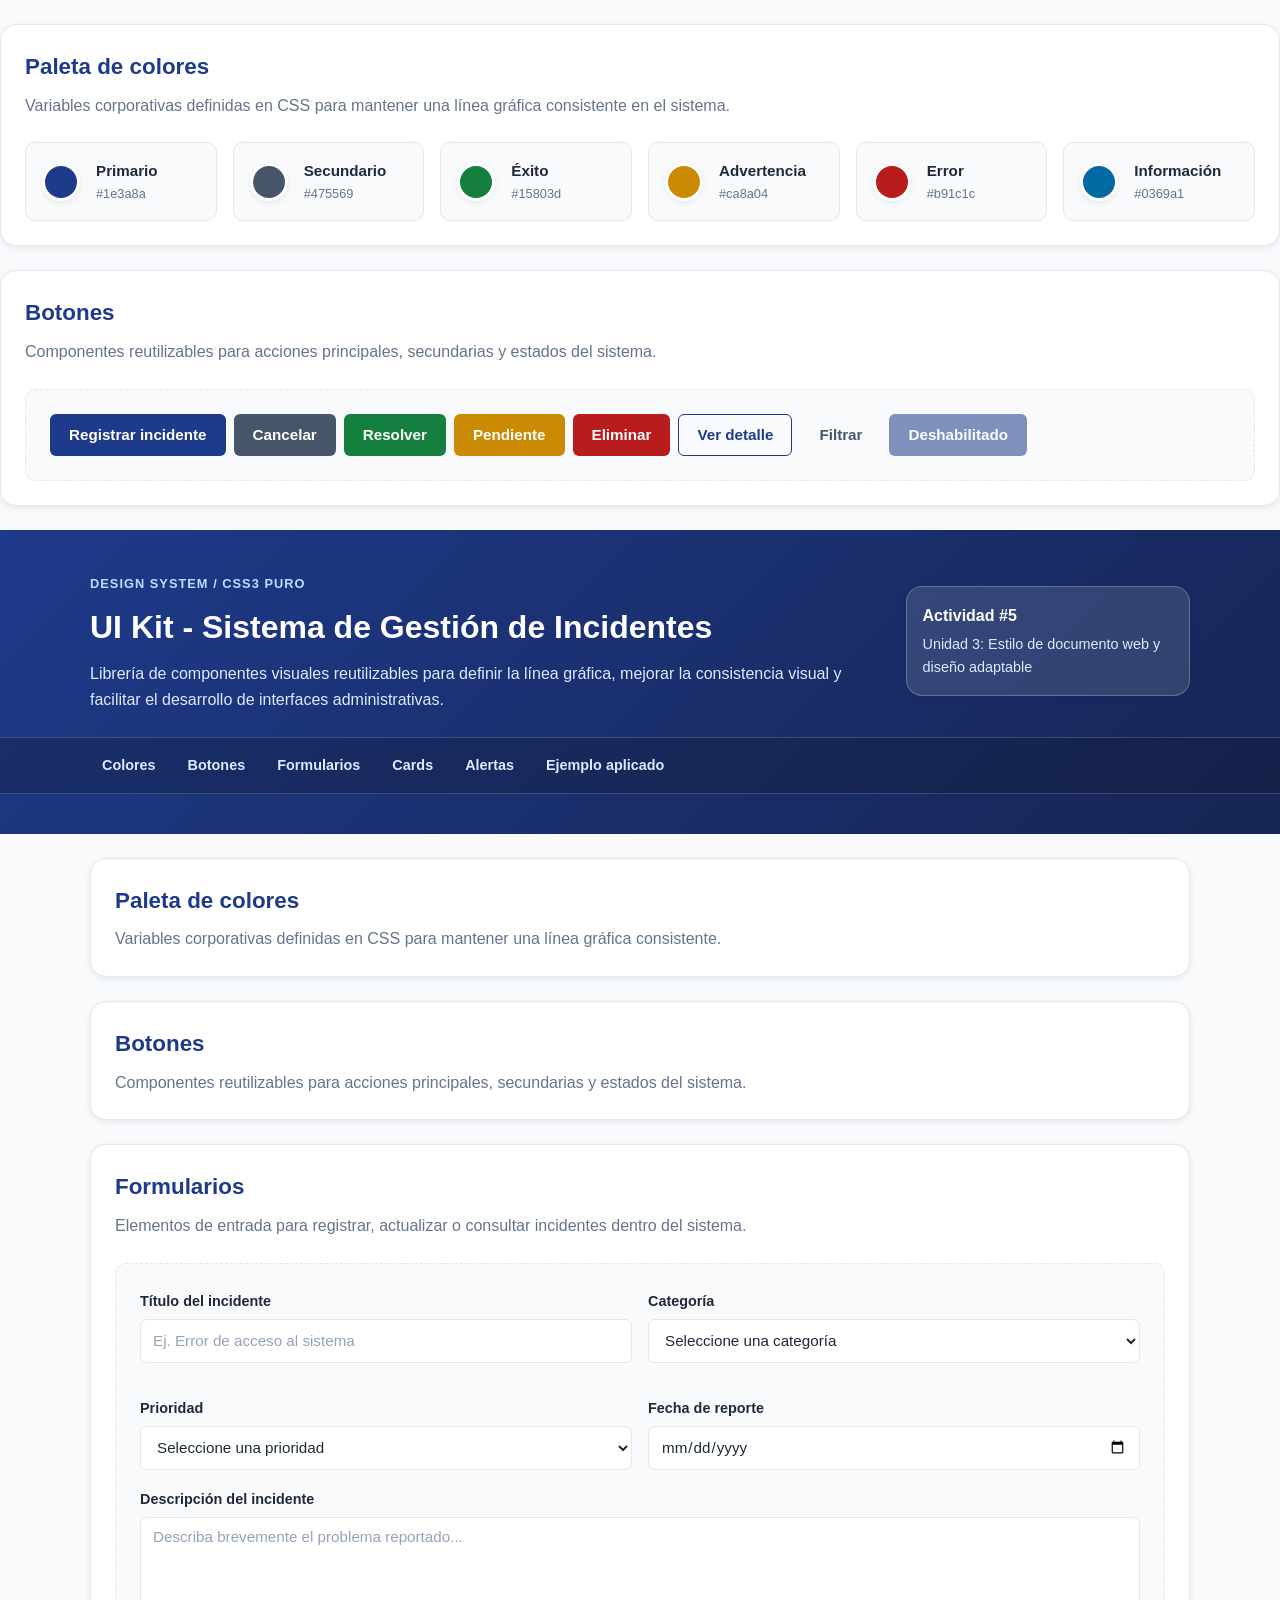
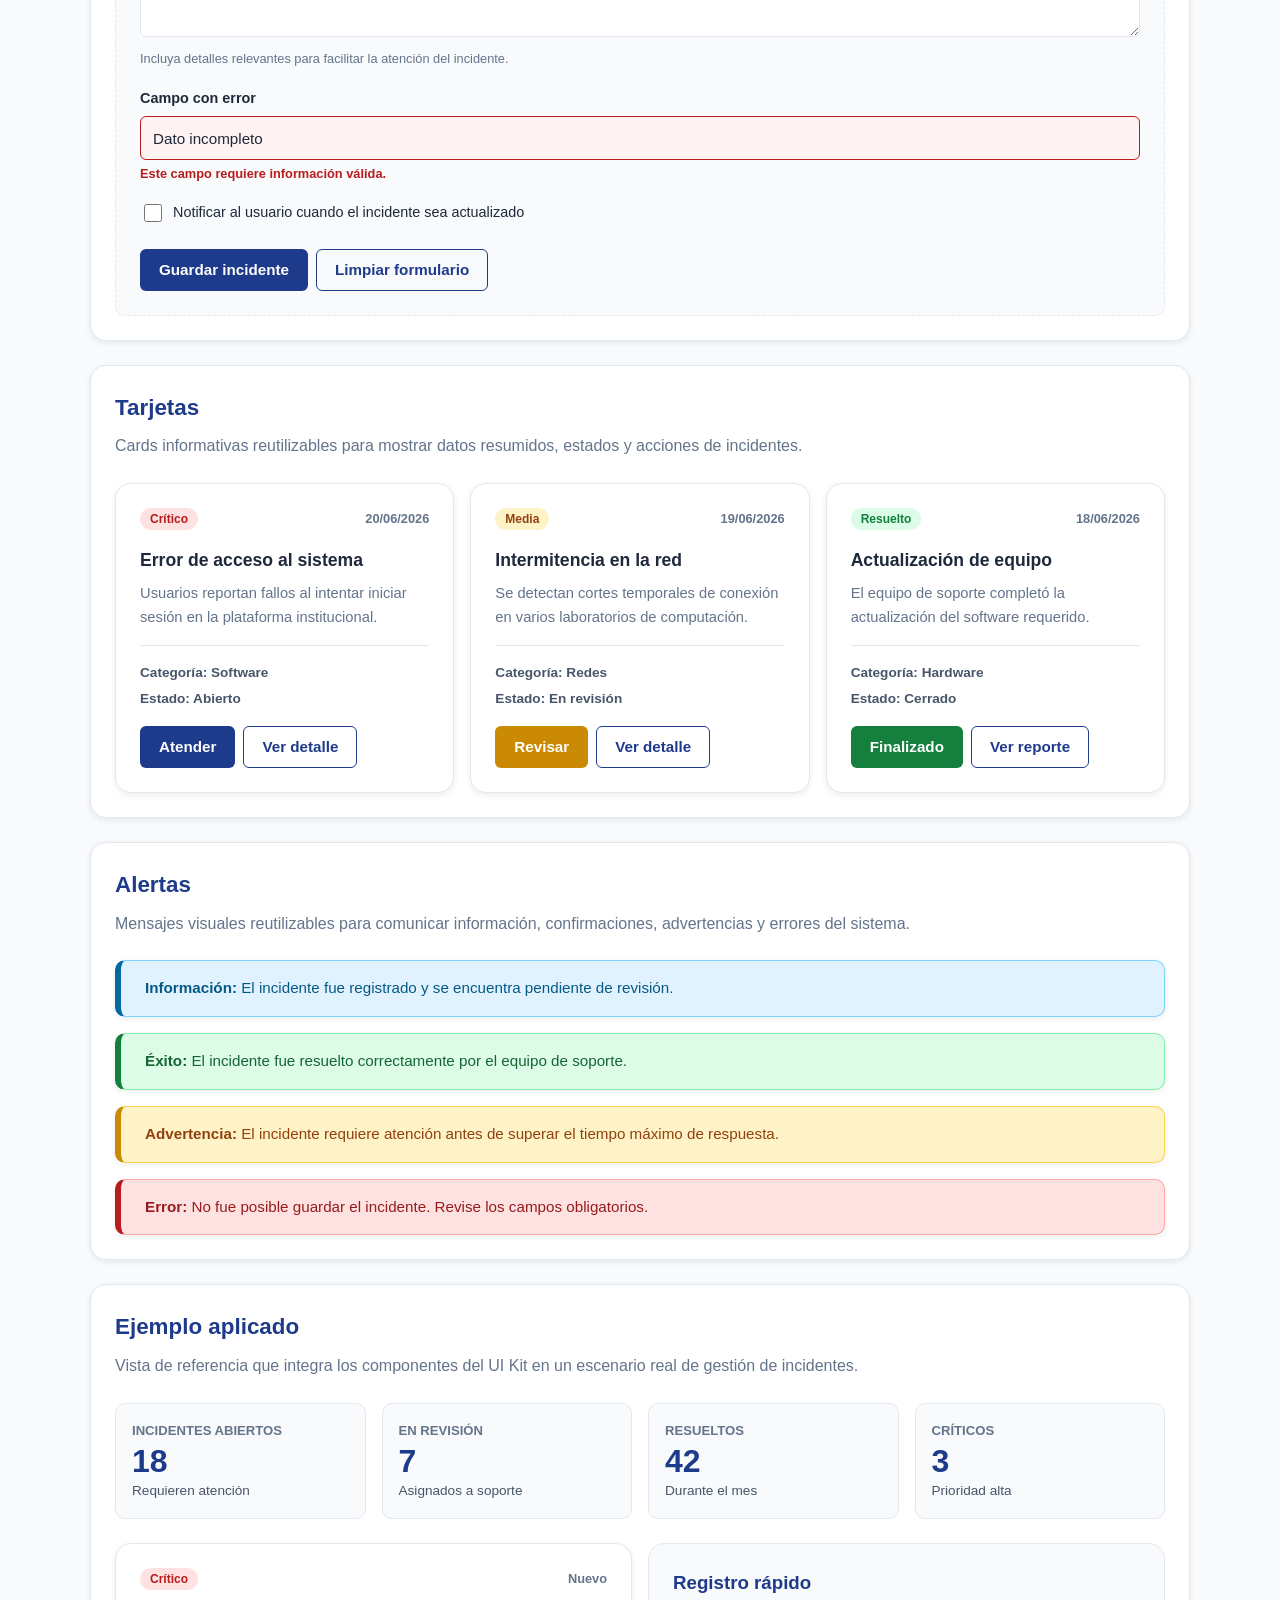
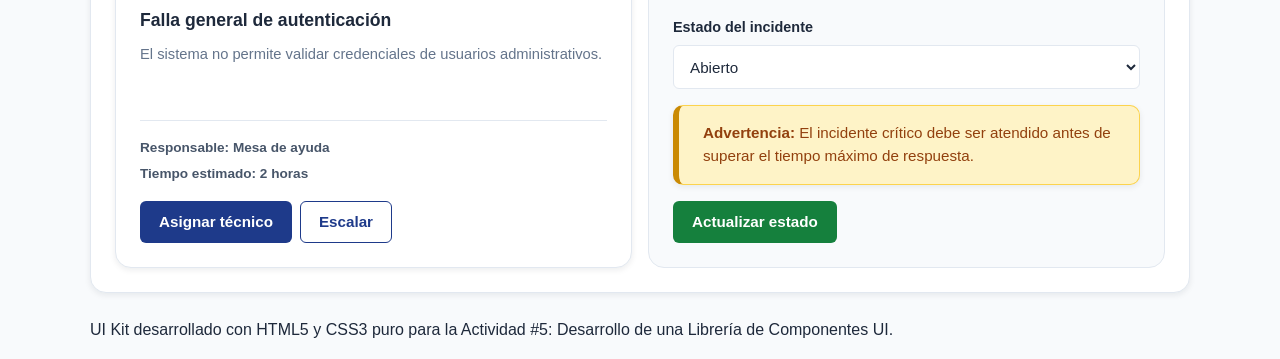
==== commit 7bbf22c0: "Update index.html" ====
--- a/index.html
+++ b/index.html
@@ -402,7 +402,16 @@
     </div>
   </div>
 </section>
-  </main>
+</main>
+
+<footer class="site-footer">
+  <div class="container">
+    <p>
+      UI Kit desarrollado con HTML5 y CSS3 puro para la Actividad #5:
+      Desarrollo de una Librería de Componentes UI.
+    </p>
+  </div>
+</footer>
 
 </body>
 </html>
--- a/style.css
+++ b/style.css
@@ -561,3 +561,172 @@
 .alert[role="alert"] {
   box-shadow: var(--shadow-sm);
 }
+/* ==============================
+   Encabezado y navegación
+   ============================== */
+
+.header-content {
+  display: flex;
+  align-items: center;
+  justify-content: space-between;
+  gap: var(--space-lg);
+}
+
+.eyebrow {
+  display: inline-block;
+  margin-bottom: var(--space-sm);
+  color: #bfdbfe;
+  font-size: 0.8rem;
+  font-weight: 800;
+  letter-spacing: 0.08em;
+  text-transform: uppercase;
+}
+
+.header-panel {
+  min-width: 230px;
+  padding: var(--space-md);
+  background-color: rgba(255, 255, 255, 0.12);
+  border: 1px solid rgba(255, 255, 255, 0.24);
+  border-radius: var(--radius-lg);
+  box-shadow: var(--shadow-sm);
+}
+
+.header-panel strong,
+.header-panel span {
+  display: block;
+}
+
+.header-panel strong {
+  margin-bottom: var(--space-xs);
+  color: #ffffff;
+}
+
+.header-panel span {
+  color: #dbeafe;
+  font-size: 0.9rem;
+}
+
+.site-nav {
+  margin-top: var(--space-lg);
+  background-color: rgba(15, 23, 42, 0.28);
+  border-top: 1px solid rgba(255, 255, 255, 0.16);
+  border-bottom: 1px solid rgba(255, 255, 255, 0.16);
+}
+
+.nav-list {
+  display: flex;
+  flex-wrap: wrap;
+  gap: var(--space-sm);
+  padding-top: var(--space-sm);
+  padding-bottom: var(--space-sm);
+}
+
+.nav-list a {
+  color: #dbeafe;
+  padding: 8px 12px;
+  border-radius: var(--radius-sm);
+  font-size: 0.9rem;
+  font-weight: 700;
+  text-decoration: none;
+  transition: background-color 0.2s ease, color 0.2s ease;
+}
+
+.nav-list a:hover,
+.nav-list a:focus-visible {
+  background-color: #ffffff;
+  color: var(--color-primary);
+}
+
+/* ==============================
+   Ejemplo aplicado
+   ============================== */
+
+.dashboard-demo {
+  margin-top: var(--space-lg);
+}
+
+.summary-grid {
+  display: grid;
+  grid-template-columns: repeat(4, minmax(0, 1fr));
+  gap: var(--space-md);
+  margin-bottom: var(--space-lg);
+}
+
+.summary-card {
+  padding: var(--space-md);
+  background-color: var(--color-bg);
+  border: 1px solid var(--color-border);
+  border-radius: var(--radius-md);
+}
+
+.summary-label {
+  display: block;
+  margin-bottom: var(--space-xs);
+  color: var(--color-muted);
+  font-size: 0.82rem;
+  font-weight: 800;
+  text-transform: uppercase;
+}
+
+.summary-card strong {
+  display: block;
+  color: var(--color-primary);
+  font-size: 2rem;
+  line-height: 1;
+}
+
+.summary-card small {
+  color: var(--color-secondary);
+  font-size: 0.85rem;
+}
+
+.demo-layout {
+  display: grid;
+  grid-template-columns: 1fr 1fr;
+  gap: var(--space-md);
+}
+
+.demo-panel {
+  padding: var(--space-lg);
+  background-color: var(--color-bg);
+  border: 1px solid var(--color-border);
+  border-radius: var(--radius-lg);
+}
+
+.demo-panel h3 {
+  margin-top: 0;
+  margin-bottom: var(--space-md);
+  color: var(--color-primary);
+}
+
+.demo-panel .alert {
+  margin-bottom: var(--space-md);
+}
+
+@media (max-width: 900px) {
+  .header-content,
+  .demo-layout {
+    grid-template-columns: 1fr;
+    flex-direction: column;
+    align-items: flex-start;
+  }
+
+  .summary-grid {
+    grid-template-columns: repeat(2, minmax(0, 1fr));
+  }
+
+  .header-panel {
+    width: 100%;
+  }
+}
+
+@media (max-width: 640px) {
+  .summary-grid {
+    grid-template-columns: 1fr;
+  }
+
+  .nav-list a {
+    width: 100%;
+    background-color: rgba(255, 255, 255, 0.08);
+  }
+}
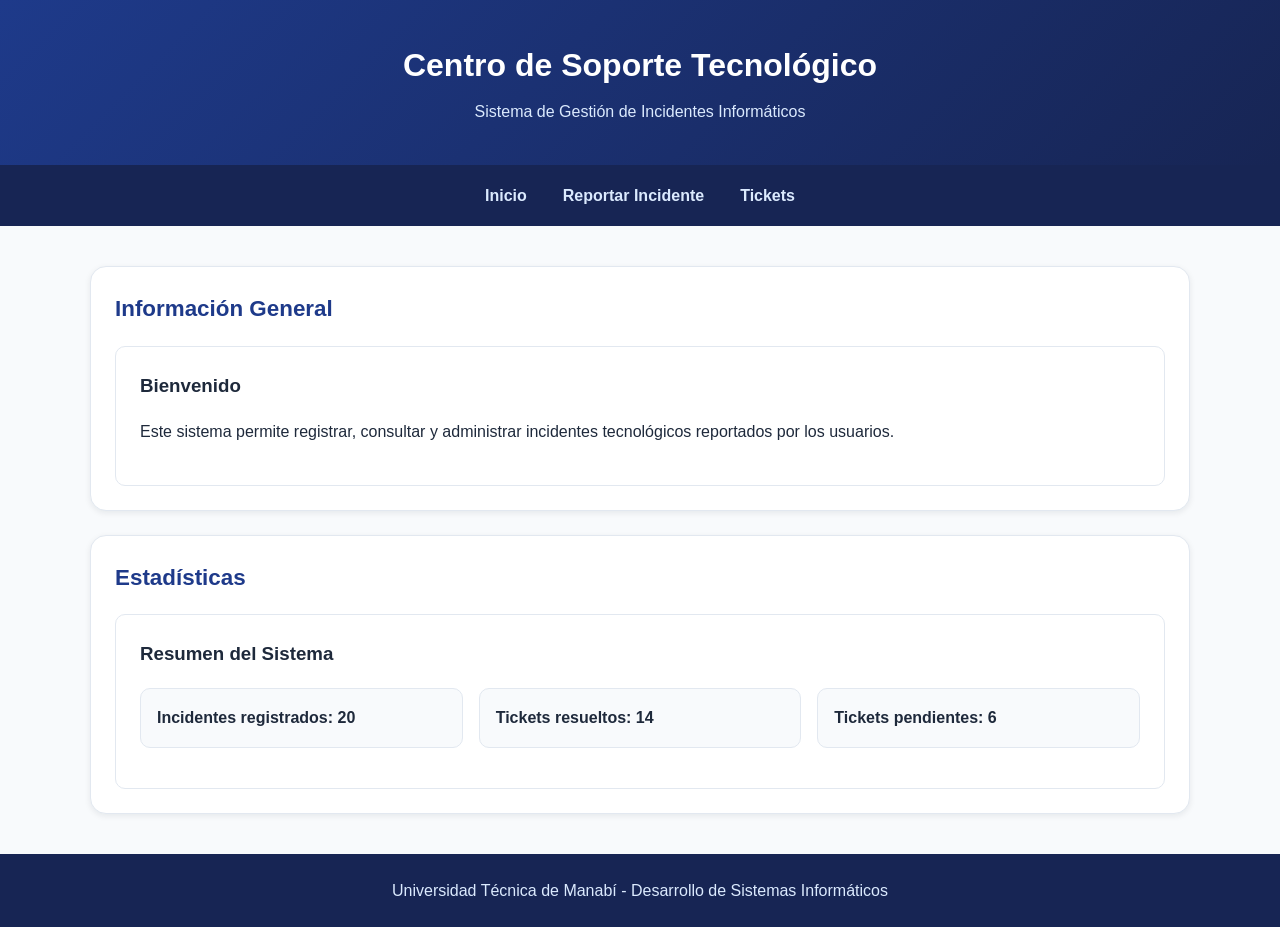
==== commit cfb08afd: "Update index.html" ====
--- a/index.html
+++ b/index.html
@@ -1,417 +1,62 @@
-<!DOCTYPE html>
-<html lang="es">
-<head>
-  <meta charset="UTF-8">
-  <meta name="viewport" content="width=device-width, initial-scale=1.0">
-  <title>UI Kit - Sistema de Gestión de Incidentes</title>
-  <link rel="stylesheet" href="style.css">
-</head>
-<body>
-
-<section class="section" id="colores">
-  <h2>Paleta de colores</h2>
-  <p>
-    Variables corporativas definidas en CSS para mantener una línea gráfica consistente en el sistema.
-  </p>
-
-  <div class="color-grid">
-    <article class="color-card">
-      <span class="color-dot color-primary"></span>
-      <div>
-        <strong>Primario</strong>
-        <small>#1e3a8a</small>
-      </div>
-    </article>
-
-    <article class="color-card">
-      <span class="color-dot color-secondary"></span>
-      <div>
-        <strong>Secundario</strong>
-        <small>#475569</small>
-      </div>
-    </article>
-
-    <article class="color-card">
-      <span class="color-dot color-success"></span>
-      <div>
-        <strong>Éxito</strong>
-        <small>#15803d</small>
-      </div>
-    </article>
-
-    <article class="color-card">
-      <span class="color-dot color-warning"></span>
-      <div>
-        <strong>Advertencia</strong>
-        <small>#ca8a04</small>
-      </div>
-    </article>
-
-    <article class="color-card">
-      <span class="color-dot color-danger"></span>
-      <div>
-        <strong>Error</strong>
-        <small>#b91c1c</small>
-      </div>
-    </article>
-
-    <article class="color-card">
-      <span class="color-dot color-info"></span>
-      <div>
-        <strong>Información</strong>
-        <small>#0369a1</small>
-      </div>
-    </article>
-  </div>
-</section>
-
-<section class="section" id="botones">
-  <h2>Botones</h2>
-  <p>
-    Componentes reutilizables para acciones principales, secundarias y estados del sistema.
-  </p>
-
-  <div class="component-preview">
-    <div class="button-group">
-      <button class="btn btn-primary">Registrar incidente</button>
-      <button class="btn btn-secondary">Cancelar</button>
-      <button class="btn btn-success">Resolver</button>
-      <button class="btn btn-warning">Pendiente</button>
-      <button class="btn btn-danger">Eliminar</button>
-      <button class="btn btn-outline">Ver detalle</button>
-      <button class="btn btn-ghost">Filtrar</button>
-      <button class="btn btn-primary" disabled>Deshabilitado</button>
-    </div>
-  </div>
-</section>
-
-<header class="site-header">
-  <div class="container header-content">
-    <div>
-      <span class="eyebrow">Design System / CSS3 puro</span>
-      <h1>UI Kit - Sistema de Gestión de Incidentes</h1>
-      <p>
-        Librería de componentes visuales reutilizables para definir la línea gráfica,
-        mejorar la consistencia visual y facilitar el desarrollo de interfaces administrativas.
-      </p>
-    </div>
-
-    <div class="header-panel">
-      <strong>Actividad #5</strong>
-      <span>Unidad 3: Estilo de documento web y diseño adaptable</span>
-    </div>
-  </div>
-
-  <nav class="site-nav" aria-label="Navegación del UI Kit">
-    <div class="container nav-list">
-      <a href="#colores">Colores</a>
-      <a href="#botones">Botones</a>
-      <a href="#formularios">Formularios</a>
-      <a href="#tarjetas">Cards</a>
-      <a href="#alertas">Alertas</a>
-      <a href="#ejemplo">Ejemplo aplicado</a>
-    </div>
-  </nav>
-</header>
-
-  <main class="container">
-
-    <section class="section">
-      <h2>Paleta de colores</h2>
-      <p>
-        Variables corporativas definidas en CSS para mantener una línea gráfica consistente.
-      </p>
-    </section>
-
-    <section class="section">
-      <h2>Botones</h2>
-      <p>
-        Componentes reutilizables para acciones principales, secundarias y estados del sistema.
-      </p>
-    </section>
-
-<section class="section" id="formularios">
-  <h2>Formularios</h2>
-  <p>
-    Elementos de entrada para registrar, actualizar o consultar incidentes dentro del sistema.
-  </p>
-
-  <div class="component-preview">
-    <form class="form-card">
-      <div class="form-grid">
-        <div class="form-group">
-          <label for="incident-title">Título del incidente</label>
-          <input
-            class="form-control"
-            type="text"
-            id="incident-title"
-            name="incident-title"
-            placeholder="Ej. Error de acceso al sistema"
-          >
-        </div>
-
-        <div class="form-group">
-          <label for="incident-category">Categoría</label>
-          <select class="form-control" id="incident-category" name="incident-category">
-            <option value="">Seleccione una categoría</option>
-            <option value="software">Software</option>
-            <option value="hardware">Hardware</option>
-            <option value="redes">Redes</option>
-            <option value="seguridad">Seguridad</option>
-          </select>
-        </div>
-
-        <div class="form-group">
-          <label for="incident-priority">Prioridad</label>
-          <select class="form-control" id="incident-priority" name="incident-priority">
-            <option value="">Seleccione una prioridad</option>
-            <option value="baja">Baja</option>
-            <option value="media">Media</option>
-            <option value="alta">Alta</option>
-            <option value="critica">Crítica</option>
-          </select>
-        </div>
-
-        <div class="form-group">
-          <label for="incident-date">Fecha de reporte</label>
-          <input
-            class="form-control"
-            type="date"
-            id="incident-date"
-            name="incident-date"
-          >
-        </div>
-      </div>
-
-      <div class="form-group">
-        <label for="incident-description">Descripción del incidente</label>
-        <textarea
-          class="form-control"
-          id="incident-description"
-          name="incident-description"
-          rows="4"
-          placeholder="Describa brevemente el problema reportado..."
-        ></textarea>
-        <small class="help-text">Incluya detalles relevantes para facilitar la atención del incidente.</small>
-      </div>
-
-      <div class="form-group">
-        <label for="incident-error">Campo con error</label>
-        <input
-          class="form-control is-invalid"
-          type="text"
-          id="incident-error"
-          name="incident-error"
-          value="Dato incompleto"
-          aria-invalid="true"
-        >
-        <small class="error-message">Este campo requiere información válida.</small>
-      </div>
-
-      <div class="form-check">
-        <input type="checkbox" id="notify-user" name="notify-user">
-        <label for="notify-user">Notificar al usuario cuando el incidente sea actualizado</label>
-      </div>
-
-      <div class="form-actions">
-        <button class="btn btn-primary" type="submit">Guardar incidente</button>
-        <button class="btn btn-outline" type="reset">Limpiar formulario</button>
-      </div>
-    </form>
-  </div>
-</section>
-
-<section class="section" id="tarjetas">
-  <h2>Tarjetas</h2>
-  <p>
-    Cards informativas reutilizables para mostrar datos resumidos, estados y acciones de incidentes.
-  </p>
-
-  <div class="card-grid">
-    <article class="card incident-card">
-      <div class="card-header">
-        <span class="badge badge-danger">Crítico</span>
-        <span class="card-date">20/06/2026</span>
-      </div>
-
-      <h3>Error de acceso al sistema</h3>
-      <p>
-        Usuarios reportan fallos al intentar iniciar sesión en la plataforma institucional.
-      </p>
-
-      <div class="card-meta">
-        <span>Categoría: Software</span>
-        <span>Estado: Abierto</span>
-      </div>
-
-      <div class="card-actions">
-        <button class="btn btn-primary">Atender</button>
-        <button class="btn btn-outline">Ver detalle</button>
-      </div>
-    </article>
-
-    <article class="card incident-card">
-      <div class="card-header">
-        <span class="badge badge-warning">Media</span>
-        <span class="card-date">19/06/2026</span>
-      </div>
-
-      <h3>Intermitencia en la red</h3>
-      <p>
-        Se detectan cortes temporales de conexión en varios laboratorios de computación.
-      </p>
-
-      <div class="card-meta">
-        <span>Categoría: Redes</span>
-        <span>Estado: En revisión</span>
-      </div>
-
-      <div class="card-actions">
-        <button class="btn btn-warning">Revisar</button>
-        <button class="btn btn-outline">Ver detalle</button>
-      </div>
-    </article>
-
-    <article class="card incident-card">
-      <div class="card-header">
-        <span class="badge badge-success">Resuelto</span>
-        <span class="card-date">18/06/2026</span>
-      </div>
-
-      <h3>Actualización de equipo</h3>
-      <p>
-        El equipo de soporte completó la actualización del software requerido.
-      </p>
-
-      <div class="card-meta">
-        <span>Categoría: Hardware</span>
-        <span>Estado: Cerrado</span>
-      </div>
-
-      <div class="card-actions">
-        <button class="btn btn-success">Finalizado</button>
-        <button class="btn btn-outline">Ver reporte</button>
-      </div>
-    </article>
-  </div>
-</section>
-
-<section class="section" id="alertas">
-  <h2>Alertas</h2>
-  <p>
-    Mensajes visuales reutilizables para comunicar información, confirmaciones, advertencias y errores del sistema.
-  </p>
-
-  <div class="alert-list">
-    <div class="alert alert-info" role="alert">
-      <strong>Información:</strong>
-      El incidente fue registrado y se encuentra pendiente de revisión.
-    </div>
-
-    <div class="alert alert-success" role="alert">
-      <strong>Éxito:</strong>
-      El incidente fue resuelto correctamente por el equipo de soporte.
-    </div>
-
-    <div class="alert alert-warning" role="alert">
-      <strong>Advertencia:</strong>
-      El incidente requiere atención antes de superar el tiempo máximo de respuesta.
-    </div>
-
-    <div class="alert alert-danger" role="alert">
-      <strong>Error:</strong>
-      No fue posible guardar el incidente. Revise los campos obligatorios.
-    </div>
-  </div>
-</section>
-<section class="section" id="ejemplo">
-  <h2>Ejemplo aplicado</h2>
-  <p>
-    Vista de referencia que integra los componentes del UI Kit en un escenario real de gestión de incidentes.
-  </p>
-
-  <div class="dashboard-demo">
-    <div class="summary-grid">
-      <article class="summary-card">
-        <span class="summary-label">Incidentes abiertos</span>
-        <strong>18</strong>
-        <small>Requieren atención</small>
-      </article>
-
-      <article class="summary-card">
-        <span class="summary-label">En revisión</span>
-        <strong>7</strong>
-        <small>Asignados a soporte</small>
-      </article>
-
-      <article class="summary-card">
-        <span class="summary-label">Resueltos</span>
-        <strong>42</strong>
-        <small>Durante el mes</small>
-      </article>
-
-      <article class="summary-card">
-        <span class="summary-label">Críticos</span>
-        <strong>3</strong>
-        <small>Prioridad alta</small>
-      </article>
-    </div>
-
-    <div class="demo-layout">
-      <article class="card incident-card">
-        <div class="card-header">
-          <span class="badge badge-danger">Crítico</span>
-          <span class="card-date">Nuevo</span>
-        </div>
-
-        <h3>Falla general de autenticación</h3>
-        <p>
-          El sistema no permite validar credenciales de usuarios administrativos.
-        </p>
-
-        <div class="card-meta">
-          <span>Responsable: Mesa de ayuda</span>
-          <span>Tiempo estimado: 2 horas</span>
-        </div>
-
-        <div class="card-actions">
-          <button class="btn btn-primary">Asignar técnico</button>
-          <button class="btn btn-outline">Escalar</button>
-        </div>
-      </article>
-
-      <div class="demo-panel">
-        <h3>Registro rápido</h3>
-
-        <div class="form-group">
-          <label for="quick-status">Estado del incidente</label>
-          <select class="form-control" id="quick-status">
-            <option>Abierto</option>
-            <option>En revisión</option>
-            <option>Resuelto</option>
-          </select>
-        </div>
-
-        <div class="alert alert-warning" role="alert">
-          <strong>Advertencia:</strong>
-          El incidente crítico debe ser atendido antes de superar el tiempo máximo de respuesta.
-        </div>
-
-        <button class="btn btn-success" type="button">Actualizar estado</button>
-      </div>
-    </div>
-  </div>
-</section>
-</main>
-
-<footer class="site-footer">
-  <div class="container">
-    <p>
-      UI Kit desarrollado con HTML5 y CSS3 puro para la Actividad #5:
-      Desarrollo de una Librería de Componentes UI.
-    </p>
-  </div>
-</footer>
-
-</body>
-</html>
+<!DOCTYPE html>
+<html lang="es">
+
+<head>
+    <meta charset="UTF-8">
+    <meta name="viewport" content="width=device-width, initial-scale=1.0">
+    <title>Centro de Soporte Tecnológico</title>
+    <link rel="stylesheet" href="style.css">
+</head>
+
+<body>
+
+    <header>
+        <h1>Centro de Soporte Tecnológico</h1>
+        <p>Sistema de Gestión de Incidentes Informáticos</p>
+    </header>
+
+    <nav>
+        <ul>
+            <li><a href="index.html">Inicio</a></li>
+            <li><a href="reportar.html">Reportar Incidente</a></li>
+            <li><a href="tickets.html">Tickets</a></li>
+        </ul>
+    </nav>
+
+    <main>
+
+        <section>
+            <h2>Información General</h2>
+
+            <article>
+                <h3>Bienvenido</h3>
+                <p>
+                    Este sistema permite registrar, consultar y administrar
+                    incidentes tecnológicos reportados por los usuarios.
+                </p>
+            </article>
+        </section>
+
+        <section>
+            <h2>Estadísticas</h2>
+
+            <article>
+                <h3>Resumen del Sistema</h3>
+
+                <ul>
+                    <li>Incidentes registrados: 20</li>
+                    <li>Tickets resueltos: 14</li>
+                    <li>Tickets pendientes: 6</li>
+                </ul>
+            </article>
+        </section>
+
+    </main>
+
+    <footer>
+        <p>Universidad Técnica de Manabí - Desarrollo de Sistemas Informáticos</p>
+    </footer>
+
+</body>
+
+</html>
--- a/style.css
+++ b/style.css
@@ -6,7 +6,6 @@
   --color-warning: #ca8a04;
   --color-danger: #b91c1c;
   --color-info: #0369a1;
-
   --color-bg: #f8fafc;
   --color-surface: #ffffff;
   --color-border: #e2e8f0;
@@ -22,7 +21,6 @@
   --shadow-sm: 0 2px 6px rgba(15, 23, 42, 0.08);
   --shadow-md: 0 8px 20px rgba(15, 23, 42, 0.12);
 
-  --space-xs: 4px;
   --space-sm: 8px;
   --space-md: 16px;
   --space-lg: 24px;
@@ -41,692 +39,293 @@
   line-height: 1.6;
 }
 
-.container {
-  width: min(1100px, 92%);
-  margin: 0 auto;
-}
-
-.site-header {
+header {
   background: linear-gradient(135deg, var(--color-primary), var(--color-primary-dark));
   color: #ffffff;
-  padding: var(--space-xl) 0;
-}
-
-.site-header h1 {
+  padding: var(--space-xl) var(--space-lg);
+  text-align: center;
+}
+
+header h1 {
   margin: 0 0 var(--space-sm);
   font-size: 2rem;
 }
 
-.site-header p {
+header p {
   margin: 0;
   color: #dbeafe;
   font-size: 1rem;
 }
 
-.section {
+nav {
+  background-color: var(--color-primary-dark);
+  padding: var(--space-sm) var(--space-lg);
+}
+
+nav ul {
+  width: min(1100px, 92%);
+  margin: 0 auto;
+  padding: 0;
+  list-style: none;
+  display: flex;
+  justify-content: center;
+  gap: var(--space-sm);
+  flex-wrap: wrap;
+}
+
+nav a {
+  display: inline-block;
+  color: #dbeafe;
+  text-decoration: none;
+  padding: 10px 14px;
+  border-radius: var(--radius-sm);
+  font-weight: 700;
+  transition: background-color 0.2s ease, color 0.2s ease;
+}
+
+nav a:hover,
+nav a:focus {
+  background-color: #ffffff;
+  color: var(--color-primary);
+}
+
+main {
+  width: min(1100px, 92%);
+  margin: var(--space-xl) auto;
+  display: grid;
+  gap: var(--space-lg);
+}
+
+section {
   background-color: var(--color-surface);
-  margin: var(--space-lg) 0;
-  padding: var(--space-lg);
   border: 1px solid var(--color-border);
   border-radius: var(--radius-lg);
   box-shadow: var(--shadow-sm);
-}
-
-.section h2 {
+  padding: var(--space-lg);
+}
+
+section h2 {
   margin-top: 0;
-  margin-bottom: var(--space-sm);
   color: var(--color-primary);
   font-size: 1.4rem;
 }
 
-.section p {
-  margin: 0;
-  color: var(--color-muted);
-}
-/* ==============================
-   Paleta de colores
-   ============================== */
-
-.color-grid {
+article {
+  background-color: #ffffff;
+  border: 1px solid var(--color-border);
+  border-radius: var(--radius-md);
+  padding: var(--space-lg);
+}
+
+article h3 {
+  margin-top: 0;
+  color: var(--color-text);
+}
+
+section ul {
   display: grid;
-  grid-template-columns: repeat(auto-fit, minmax(160px, 1fr));
+  grid-template-columns: repeat(3, 1fr);
   gap: var(--space-md);
-  margin-top: var(--space-lg);
-}
-
-.color-card {
-  display: flex;
-  align-items: center;
-  gap: var(--space-md);
-  padding: var(--space-md);
+  list-style: none;
+  padding: 0;
+}
+
+section li {
   background-color: var(--color-bg);
   border: 1px solid var(--color-border);
   border-radius: var(--radius-md);
-}
-
-.color-card strong,
-.color-card small {
-  display: block;
-}
-
-.color-card strong {
+  padding: var(--space-md);
+  font-weight: 700;
+}
+
+form {
+  display: grid;
+  gap: var(--space-md);
+}
+
+label,
+form p {
+  font-weight: 700;
   color: var(--color-text);
-  font-size: 0.95rem;
-}
-
-.color-card small {
-  color: var(--color-muted);
-  font-size: 0.8rem;
-}
-
-.color-dot {
-  width: 38px;
-  height: 38px;
-  flex: 0 0 38px;
-  border-radius: 50%;
-  border: 3px solid #ffffff;
-  box-shadow: var(--shadow-sm);
-}
-
-.color-primary {
-  background-color: var(--color-primary);
-}
-
-.color-secondary {
-  background-color: var(--color-secondary);
-}
-
-.color-success {
-  background-color: var(--color-success);
-}
-
-.color-warning {
-  background-color: var(--color-warning);
-}
-
-.color-danger {
-  background-color: var(--color-danger);
-}
-
-.color-info {
-  background-color: var(--color-info);
-}
-
-/* ==============================
-   Botones
-   ============================== */
-
-.component-preview {
-  margin-top: var(--space-lg);
-  padding: var(--space-lg);
-  background-color: var(--color-bg);
-  border: 1px dashed var(--color-border);
-  border-radius: var(--radius-md);
-}
-
-.button-group {
-  display: flex;
-  flex-wrap: wrap;
-  gap: var(--space-sm);
-}
-
-.btn {
-  display: inline-flex;
-  align-items: center;
-  justify-content: center;
-  min-height: 42px;
-  padding: 10px 18px;
-  border: 1px solid transparent;
-  border-radius: var(--radius-sm);
-  font-family: var(--font-main);
-  font-size: 0.95rem;
-  font-weight: 700;
-  text-decoration: none;
-  line-height: 1;
-  cursor: pointer;
-  transition: background-color 0.2s ease, border-color 0.2s ease, transform 0.2s ease, box-shadow 0.2s ease;
-}
-
-.btn:hover {
-  transform: translateY(-1px);
-  box-shadow: var(--shadow-sm);
-}
-
-.btn:focus-visible {
-  outline: 3px solid rgba(30, 58, 138, 0.25);
-  outline-offset: 2px;
-}
-
-.btn:disabled,
-.btn[aria-disabled="true"] {
-  opacity: 0.55;
-  cursor: not-allowed;
-  transform: none;
-  box-shadow: none;
-}
-
-.btn-primary {
-  background-color: var(--color-primary);
-  color: #ffffff;
-}
-
-.btn-primary:hover {
-  background-color: var(--color-primary-dark);
-}
-
-.btn-secondary {
-  background-color: var(--color-secondary);
-  color: #ffffff;
-}
-
-.btn-success {
-  background-color: var(--color-success);
-  color: #ffffff;
-}
-
-.btn-warning {
-  background-color: var(--color-warning);
-  color: #ffffff;
-}
-
-.btn-danger {
-  background-color: var(--color-danger);
-  color: #ffffff;
-}
-
-.btn-outline {
-  background-color: transparent;
-  color: var(--color-primary);
-  border-color: var(--color-primary);
-}
-
-.btn-outline:hover {
-  background-color: var(--color-primary);
-  color: #ffffff;
-}
-
-.btn-ghost {
-  background-color: transparent;
-  color: var(--color-secondary);
-}
-
-.btn-ghost:hover {
-  background-color: #e2e8f0;
-  color: var(--color-text);
-}
-/* ==============================
-   Formularios
-   ============================== */
-
-.form-card {
-  width: 100%;
-}
-
-.form-grid {
-  display: grid;
-  grid-template-columns: repeat(2, minmax(0, 1fr));
-  gap: var(--space-md);
-}
-
-.form-group {
-  margin-bottom: var(--space-md);
-}
-
-.form-group label {
-  display: inline-block;
-  margin-bottom: var(--space-xs);
-  color: var(--color-text);
-  font-size: 0.9rem;
-  font-weight: 700;
-}
-
-.form-control {
+  margin: 0;
+}
+
+input[type="text"],
+select,
+textarea {
   width: 100%;
   min-height: 44px;
   padding: 10px 12px;
   border: 1px solid var(--color-border);
   border-radius: var(--radius-sm);
-  background-color: #ffffff;
-  color: var(--color-text);
   font-family: var(--font-main);
   font-size: 0.95rem;
-  transition: border-color 0.2s ease, box-shadow 0.2s ease, background-color 0.2s ease;
-}
-
-textarea.form-control {
+  color: var(--color-text);
+  background-color: #ffffff;
+}
+
+textarea {
   min-height: 120px;
   resize: vertical;
 }
 
-.form-control::placeholder {
-  color: #94a3b8;
-}
-
-.form-control:hover {
-  border-color: #cbd5e1;
-}
-
-.form-control:focus {
+input[type="text"]:focus,
+select:focus,
+textarea:focus {
   outline: none;
   border-color: var(--color-primary);
   box-shadow: 0 0 0 3px rgba(30, 58, 138, 0.16);
 }
 
-.form-control:disabled {
+input[type="radio"] {
+  accent-color: var(--color-primary);
+}
+
+button {
+  width: fit-content;
+  min-height: 42px;
+  padding: 10px 18px;
+  border: none;
+  border-radius: var(--radius-sm);
+  background-color: var(--color-primary);
+  color: #ffffff;
+  font-family: var(--font-main);
+  font-size: 0.95rem;
+  font-weight: 700;
+  cursor: pointer;
+  transition: background-color 0.2s ease, transform 0.2s ease, box-shadow 0.2s ease;
+}
+
+button:hover {
+  background-color: var(--color-primary-dark);
+  transform: translateY(-1px);
+  box-shadow: var(--shadow-sm);
+}
+
+table {
+  width: 100%;
+  border-collapse: collapse;
+  overflow: hidden;
+  border-radius: var(--radius-md);
+  box-shadow: var(--shadow-sm);
+}
+
+th,
+td {
+  padding: 14px;
+  text-align: left;
+  border-bottom: 1px solid var(--color-border);
+}
+
+th {
+  background-color: var(--color-primary);
+  color: #ffffff;
+}
+
+tr:nth-child(even) td {
   background-color: #f1f5f9;
-  color: var(--color-muted);
-  cursor: not-allowed;
-}
-
-.form-control.is-invalid,
-.form-control[aria-invalid="true"] {
-  border-color: var(--color-danger);
-  background-color: #fef2f2;
-}
-
-.form-control.is-invalid:focus,
-.form-control[aria-invalid="true"]:focus {
-  box-shadow: 0 0 0 3px rgba(185, 28, 28, 0.16);
-}
-
-.help-text,
-.error-message {
-  display: block;
-  margin-top: var(--space-xs);
-  font-size: 0.8rem;
-}
-
-.help-text {
-  color: var(--color-muted);
-}
-
-.error-message {
-  color: var(--color-danger);
-  font-weight: 700;
-}
-
-.form-check {
-  display: flex;
-  align-items: flex-start;
-  gap: var(--space-sm);
-  margin-bottom: var(--space-md);
-}
-
-.form-check input {
-  width: 18px;
-  height: 18px;
-  margin-top: 3px;
-  accent-color: var(--color-primary);
-}
-
-.form-check label {
-  color: var(--color-text);
-  font-size: 0.9rem;
-}
-
-.form-actions {
-  display: flex;
-  flex-wrap: wrap;
-  gap: var(--space-sm);
-  margin-top: var(--space-lg);
-}
-
-.form-group label + .form-control {
-  margin-top: 2px;
-}
-
-@media (max-width: 700px) {
-  .form-grid {
+}
+
+tr:hover td {
+  background-color: #e0f2fe;
+}
+
+footer {
+  margin-top: var(--space-xl);
+  padding: var(--space-lg);
+  text-align: center;
+  background-color: var(--color-primary-dark);
+  color: #dbeafe;
+}
+
+footer p {
+  margin: 0;
+}
+
+/* Diseño para tablets */
+@media (max-width: 900px) {
+  header h1 {
+    font-size: 1.7rem;
+  }
+
+  main {
+    width: 94%;
+  }
+
+  section ul {
+    grid-template-columns: repeat(2, 1fr);
+  }
+
+  table {
+    font-size: 0.9rem;
+  }
+}
+
+/* Diseño para móviles */
+@media (max-width: 640px) {
+  header {
+    padding: var(--space-lg) var(--space-md);
+  }
+
+  header h1 {
+    font-size: 1.45rem;
+  }
+
+  nav ul {
+    flex-direction: column;
+    align-items: stretch;
+  }
+
+  nav a {
+    width: 100%;
+    text-align: center;
+    background-color: rgba(255, 255, 255, 0.08);
+  }
+
+  main {
+    margin: var(--space-lg) auto;
+  }
+
+  section,
+  article {
+    padding: var(--space-md);
+  }
+
+  section ul {
     grid-template-columns: 1fr;
   }
-}
-/* ==============================
-   Tarjetas / Cards
-   ============================== */
-
-.card-grid {
-  display: grid;
-  grid-template-columns: repeat(3, minmax(0, 1fr));
-  gap: var(--space-md);
-  margin-top: var(--space-lg);
-}
-
-.card {
-  background-color: var(--color-surface);
-  border: 1px solid var(--color-border);
-  border-radius: var(--radius-lg);
-  box-shadow: var(--shadow-sm);
-  padding: var(--space-lg);
-  transition: transform 0.2s ease, box-shadow 0.2s ease, border-color 0.2s ease;
-}
-
-.card:hover {
-  transform: translateY(-3px);
-  box-shadow: var(--shadow-md);
-  border-color: #cbd5e1;
-}
-
-.incident-card {
-  display: flex;
-  flex-direction: column;
-  min-height: 100%;
-}
-
-.card-header {
-  display: flex;
-  align-items: center;
-  justify-content: space-between;
-  gap: var(--space-sm);
-  margin-bottom: var(--space-md);
-}
-
-.card-date {
-  color: var(--color-muted);
-  font-size: 0.8rem;
-  font-weight: 700;
-}
-
-.card h3 {
-  margin: 0 0 var(--space-sm);
-  color: var(--color-text);
-  font-size: 1.1rem;
-}
-
-.card p {
-  margin: 0 0 var(--space-md);
-  color: var(--color-muted);
-  font-size: 0.92rem;
-}
-
-.card-meta {
-  display: grid;
-  gap: var(--space-xs);
-  margin-top: auto;
-  padding-top: var(--space-md);
-  border-top: 1px solid var(--color-border);
-  color: var(--color-secondary);
-  font-size: 0.85rem;
-  font-weight: 700;
-}
-
-.card-actions {
-  display: flex;
-  flex-wrap: wrap;
-  gap: var(--space-sm);
-  margin-top: var(--space-md);
-}
-
-/* ==============================
-   Badges / Etiquetas de estado
-   ============================== */
-
-.badge {
-  display: inline-flex;
-  align-items: center;
-  justify-content: center;
-  padding: 5px 10px;
-  border-radius: 999px;
-  font-size: 0.75rem;
-  font-weight: 800;
-  line-height: 1;
-}
-
-.badge-success {
-  background-color: #dcfce7;
-  color: var(--color-success);
-}
-
-.badge-warning {
-  background-color: #fef3c7;
-  color: #92400e;
-}
-
-.badge-danger {
-  background-color: #fee2e2;
-  color: var(--color-danger);
-}
-
-.badge-info {
-  background-color: #e0f2fe;
-  color: var(--color-info);
-}
-
-@media (max-width: 900px) {
-  .card-grid {
-    grid-template-columns: repeat(2, minmax(0, 1fr));
-  }
-}
-
-@media (max-width: 640px) {
-  .card-grid {
-    grid-template-columns: 1fr;
-  }
-
-  .card-actions .btn {
+
+  button {
     width: 100%;
   }
-}
-/* ==============================
-   Alertas
-   ============================== */
-
-.alert-list {
-  display: grid;
-  gap: var(--space-md);
-  margin-top: var(--space-lg);
-}
-
-.alert {
-  position: relative;
-  padding: var(--space-md) var(--space-lg);
-  border: 1px solid transparent;
-  border-left-width: 6px;
-  border-radius: var(--radius-md);
-  font-size: 0.95rem;
-  line-height: 1.5;
-}
-
-.alert strong {
-  font-weight: 800;
-}
-
-.alert-info {
-  background-color: #e0f2fe;
-  border-color: #7dd3fc;
-  border-left-color: var(--color-info);
-  color: #075985;
-}
-
-.alert-success {
-  background-color: #dcfce7;
-  border-color: #86efac;
-  border-left-color: var(--color-success);
-  color: #166534;
-}
-
-.alert-warning {
-  background-color: #fef3c7;
-  border-color: #fcd34d;
-  border-left-color: var(--color-warning);
-  color: #92400e;
-}
-
-.alert-danger {
-  background-color: #fee2e2;
-  border-color: #fca5a5;
-  border-left-color: var(--color-danger);
-  color: #991b1b;
-}
-
-.alert[role="alert"] {
-  box-shadow: var(--shadow-sm);
-}
-/* ==============================
-   Encabezado y navegación
-   ============================== */
-
-.header-content {
-  display: flex;
-  align-items: center;
-  justify-content: space-between;
-  gap: var(--space-lg);
-}
-
-.eyebrow {
-  display: inline-block;
-  margin-bottom: var(--space-sm);
-  color: #bfdbfe;
-  font-size: 0.8rem;
-  font-weight: 800;
-  letter-spacing: 0.08em;
-  text-transform: uppercase;
-}
-
-.header-panel {
-  min-width: 230px;
-  padding: var(--space-md);
-  background-color: rgba(255, 255, 255, 0.12);
-  border: 1px solid rgba(255, 255, 255, 0.24);
-  border-radius: var(--radius-lg);
-  box-shadow: var(--shadow-sm);
-}
-
-.header-panel strong,
-.header-panel span {
-  display: block;
-}
-
-.header-panel strong {
-  margin-bottom: var(--space-xs);
-  color: #ffffff;
-}
-
-.header-panel span {
-  color: #dbeafe;
-  font-size: 0.9rem;
-}
-
-.site-nav {
-  margin-top: var(--space-lg);
-  background-color: rgba(15, 23, 42, 0.28);
-  border-top: 1px solid rgba(255, 255, 255, 0.16);
-  border-bottom: 1px solid rgba(255, 255, 255, 0.16);
-}
-
-.nav-list {
-  display: flex;
-  flex-wrap: wrap;
-  gap: var(--space-sm);
-  padding-top: var(--space-sm);
-  padding-bottom: var(--space-sm);
-}
-
-.nav-list a {
-  color: #dbeafe;
-  padding: 8px 12px;
-  border-radius: var(--radius-sm);
-  font-size: 0.9rem;
-  font-weight: 700;
-  text-decoration: none;
-  transition: background-color 0.2s ease, color 0.2s ease;
-}
-
-.nav-list a:hover,
-.nav-list a:focus-visible {
-  background-color: #ffffff;
-  color: var(--color-primary);
-}
-
-/* ==============================
-   Ejemplo aplicado
-   ============================== */
-
-.dashboard-demo {
-  margin-top: var(--space-lg);
-}
-
-.summary-grid {
-  display: grid;
-  grid-template-columns: repeat(4, minmax(0, 1fr));
-  gap: var(--space-md);
-  margin-bottom: var(--space-lg);
-}
-
-.summary-card {
-  padding: var(--space-md);
-  background-color: var(--color-bg);
-  border: 1px solid var(--color-border);
-  border-radius: var(--radius-md);
-}
-
-.summary-label {
-  display: block;
-  margin-bottom: var(--space-xs);
-  color: var(--color-muted);
-  font-size: 0.82rem;
-  font-weight: 800;
-  text-transform: uppercase;
-}
-
-.summary-card strong {
-  display: block;
-  color: var(--color-primary);
-  font-size: 2rem;
-  line-height: 1;
-}
-
-.summary-card small {
-  color: var(--color-secondary);
-  font-size: 0.85rem;
-}
-
-.demo-layout {
-  display: grid;
-  grid-template-columns: 1fr 1fr;
-  gap: var(--space-md);
-}
-
-.demo-panel {
-  padding: var(--space-lg);
-  background-color: var(--color-bg);
-  border: 1px solid var(--color-border);
-  border-radius: var(--radius-lg);
-}
-
-.demo-panel h3 {
-  margin-top: 0;
-  margin-bottom: var(--space-md);
-  color: var(--color-primary);
-}
-
-.demo-panel .alert {
-  margin-bottom: var(--space-md);
-}
-
-@media (max-width: 900px) {
-  .header-content,
-  .demo-layout {
-    grid-template-columns: 1fr;
-    flex-direction: column;
-    align-items: flex-start;
-  }
-
-  .summary-grid {
-    grid-template-columns: repeat(2, minmax(0, 1fr));
-  }
-
-  .header-panel {
+
+  table,
+  thead,
+  tbody,
+  tr,
+  th,
+  td {
+    display: block;
     width: 100%;
   }
-}
-
-@media (max-width: 640px) {
-  .summary-grid {
-    grid-template-columns: 1fr;
-  }
-
-  .nav-list a {
-    width: 100%;
-    background-color: rgba(255, 255, 255, 0.08);
-  }
-}
+
+  tr {
+    margin-bottom: var(--space-md);
+    border: 1px solid var(--color-border);
+    border-radius: var(--radius-md);
+    overflow: hidden;
+    background-color: #ffffff;
+  }
+
+  th {
+    display: none;
+  }
+
+  td {
+    border-bottom: 1px solid var(--color-border);
+  }
+
+  td:last-child {
+    border-bottom: none;
+  }
+}
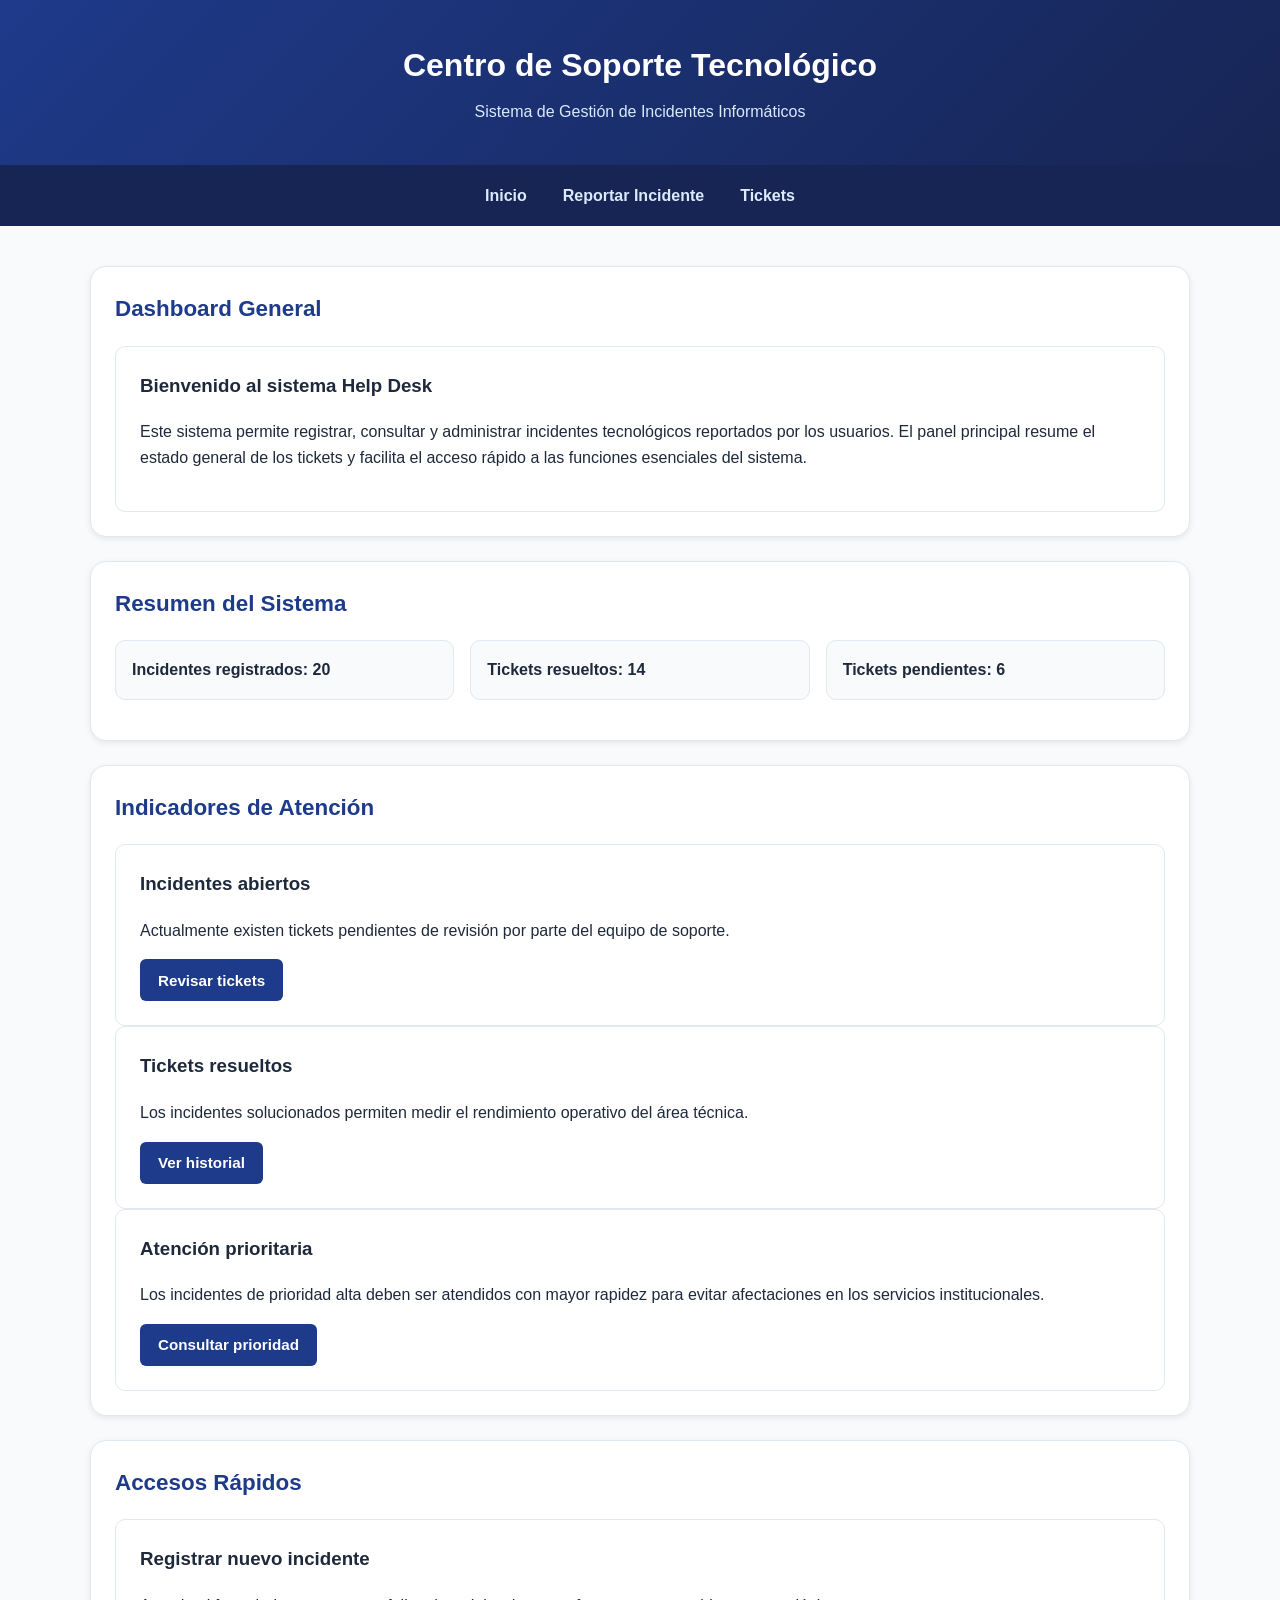
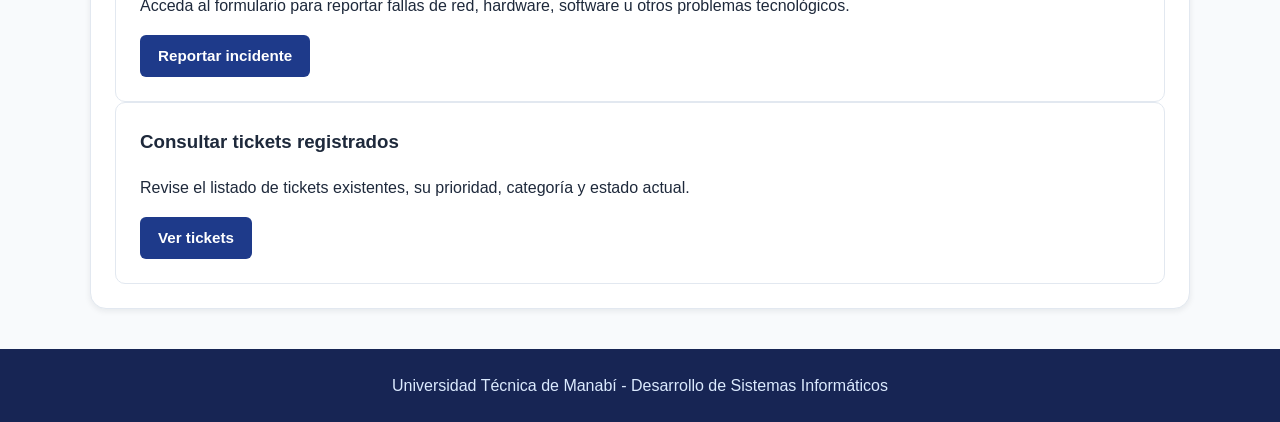
==== commit bbce6e72: "Update index.html" ====
--- a/index.html
+++ b/index.html
@@ -1,62 +1,106 @@
 <!DOCTYPE html>
 <html lang="es">
-
 <head>
-    <meta charset="UTF-8">
-    <meta name="viewport" content="width=device-width, initial-scale=1.0">
-    <title>Centro de Soporte Tecnológico</title>
-    <link rel="stylesheet" href="style.css">
+  <meta charset="UTF-8">
+  <meta name="viewport" content="width=device-width, initial-scale=1.0">
+  <title>Dashboard - Centro de Soporte Tecnológico</title>
+  <link rel="stylesheet" href="style.css">
 </head>
-
 <body>
 
-    <header>
-        <h1>Centro de Soporte Tecnológico</h1>
-        <p>Sistema de Gestión de Incidentes Informáticos</p>
-    </header>
+  <header>
+    <h1>Centro de Soporte Tecnológico</h1>
+    <p>Sistema de Gestión de Incidentes Informáticos</p>
+  </header>
 
-    <nav>
-        <ul>
-            <li><a href="index.html">Inicio</a></li>
-            <li><a href="reportar.html">Reportar Incidente</a></li>
-            <li><a href="tickets.html">Tickets</a></li>
-        </ul>
-    </nav>
+  <nav aria-label="Navegación principal del sistema">
+    <ul>
+      <li><a href="index.html">Inicio</a></li>
+      <li><a href="reportar.html">Reportar Incidente</a></li>
+      <li><a href="tickets.html">Tickets</a></li>
+    </ul>
+  </nav>
 
-    <main>
+  <main>
+    <section>
+      <h2>Dashboard General</h2>
+      <article>
+        <h3>Bienvenido al sistema Help Desk</h3>
+        <p>
+          Este sistema permite registrar, consultar y administrar incidentes tecnológicos
+          reportados por los usuarios. El panel principal resume el estado general de los
+          tickets y facilita el acceso rápido a las funciones esenciales del sistema.
+        </p>
+      </article>
+    </section>
 
-        <section>
-            <h2>Información General</h2>
+    <section>
+      <h2>Resumen del Sistema</h2>
+      <ul>
+        <li>Incidentes registrados: 20</li>
+        <li>Tickets resueltos: 14</li>
+        <li>Tickets pendientes: 6</li>
+      </ul>
+    </section>
 
-            <article>
-                <h3>Bienvenido</h3>
-                <p>
-                    Este sistema permite registrar, consultar y administrar
-                    incidentes tecnológicos reportados por los usuarios.
-                </p>
-            </article>
-        </section>
+    <section>
+      <h2>Indicadores de Atención</h2>
 
-        <section>
-            <h2>Estadísticas</h2>
+      <article>
+        <h3>Incidentes abiertos</h3>
+        <p>
+          Actualmente existen tickets pendientes de revisión por parte del equipo de soporte.
+        </p>
+        <button type="button">Revisar tickets</button>
+      </article>
 
-            <article>
-                <h3>Resumen del Sistema</h3>
+      <article>
+        <h3>Tickets resueltos</h3>
+        <p>
+          Los incidentes solucionados permiten medir el rendimiento operativo del área técnica.
+        </p>
+        <button type="button">Ver historial</button>
+      </article>
 
-                <ul>
-                    <li>Incidentes registrados: 20</li>
-                    <li>Tickets resueltos: 14</li>
-                    <li>Tickets pendientes: 6</li>
-                </ul>
-            </article>
-        </section>
+      <article>
+        <h3>Atención prioritaria</h3>
+        <p>
+          Los incidentes de prioridad alta deben ser atendidos con mayor rapidez para evitar
+          afectaciones en los servicios institucionales.
+        </p>
+        <button type="button">Consultar prioridad</button>
+      </article>
+    </section>
 
-    </main>
+    <section>
+      <h2>Accesos Rápidos</h2>
 
-    <footer>
-        <p>Universidad Técnica de Manabí - Desarrollo de Sistemas Informáticos</p>
-    </footer>
+      <article>
+        <h3>Registrar nuevo incidente</h3>
+        <p>
+          Acceda al formulario para reportar fallas de red, hardware, software u otros
+          problemas tecnológicos.
+        </p>
+        <a href="reportar.html">
+          <button type="button">Reportar incidente</button>
+        </a>
+      </article>
+
+      <article>
+        <h3>Consultar tickets registrados</h3>
+        <p>
+          Revise el listado de tickets existentes, su prioridad, categoría y estado actual.
+        </p>
+        <a href="tickets.html">
+          <button type="button">Ver tickets</button>
+        </a>
+      </article>
+    </section>
+  </main>
+
+  <footer>
+    <p>Universidad Técnica de Manabí - Desarrollo de Sistemas Informáticos</p>
+  </footer>
 
 </body>
-
 </html>
